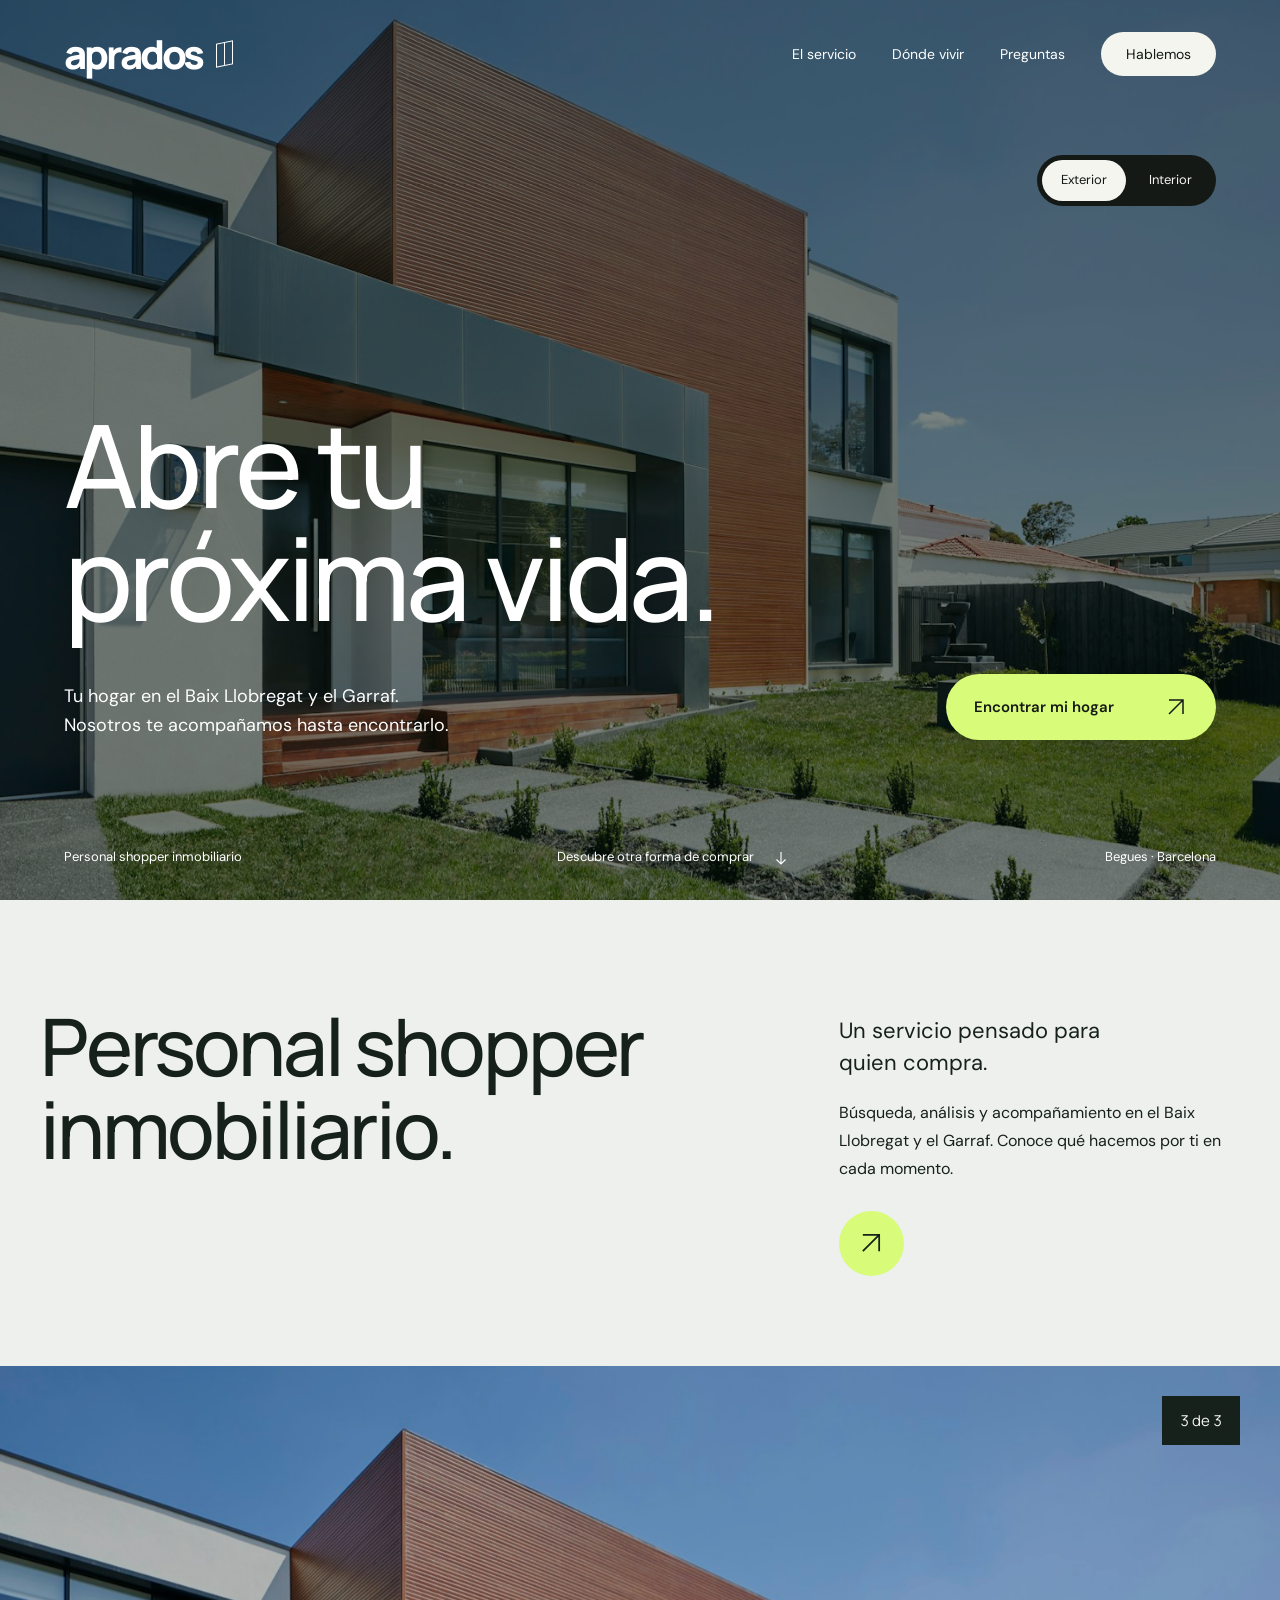
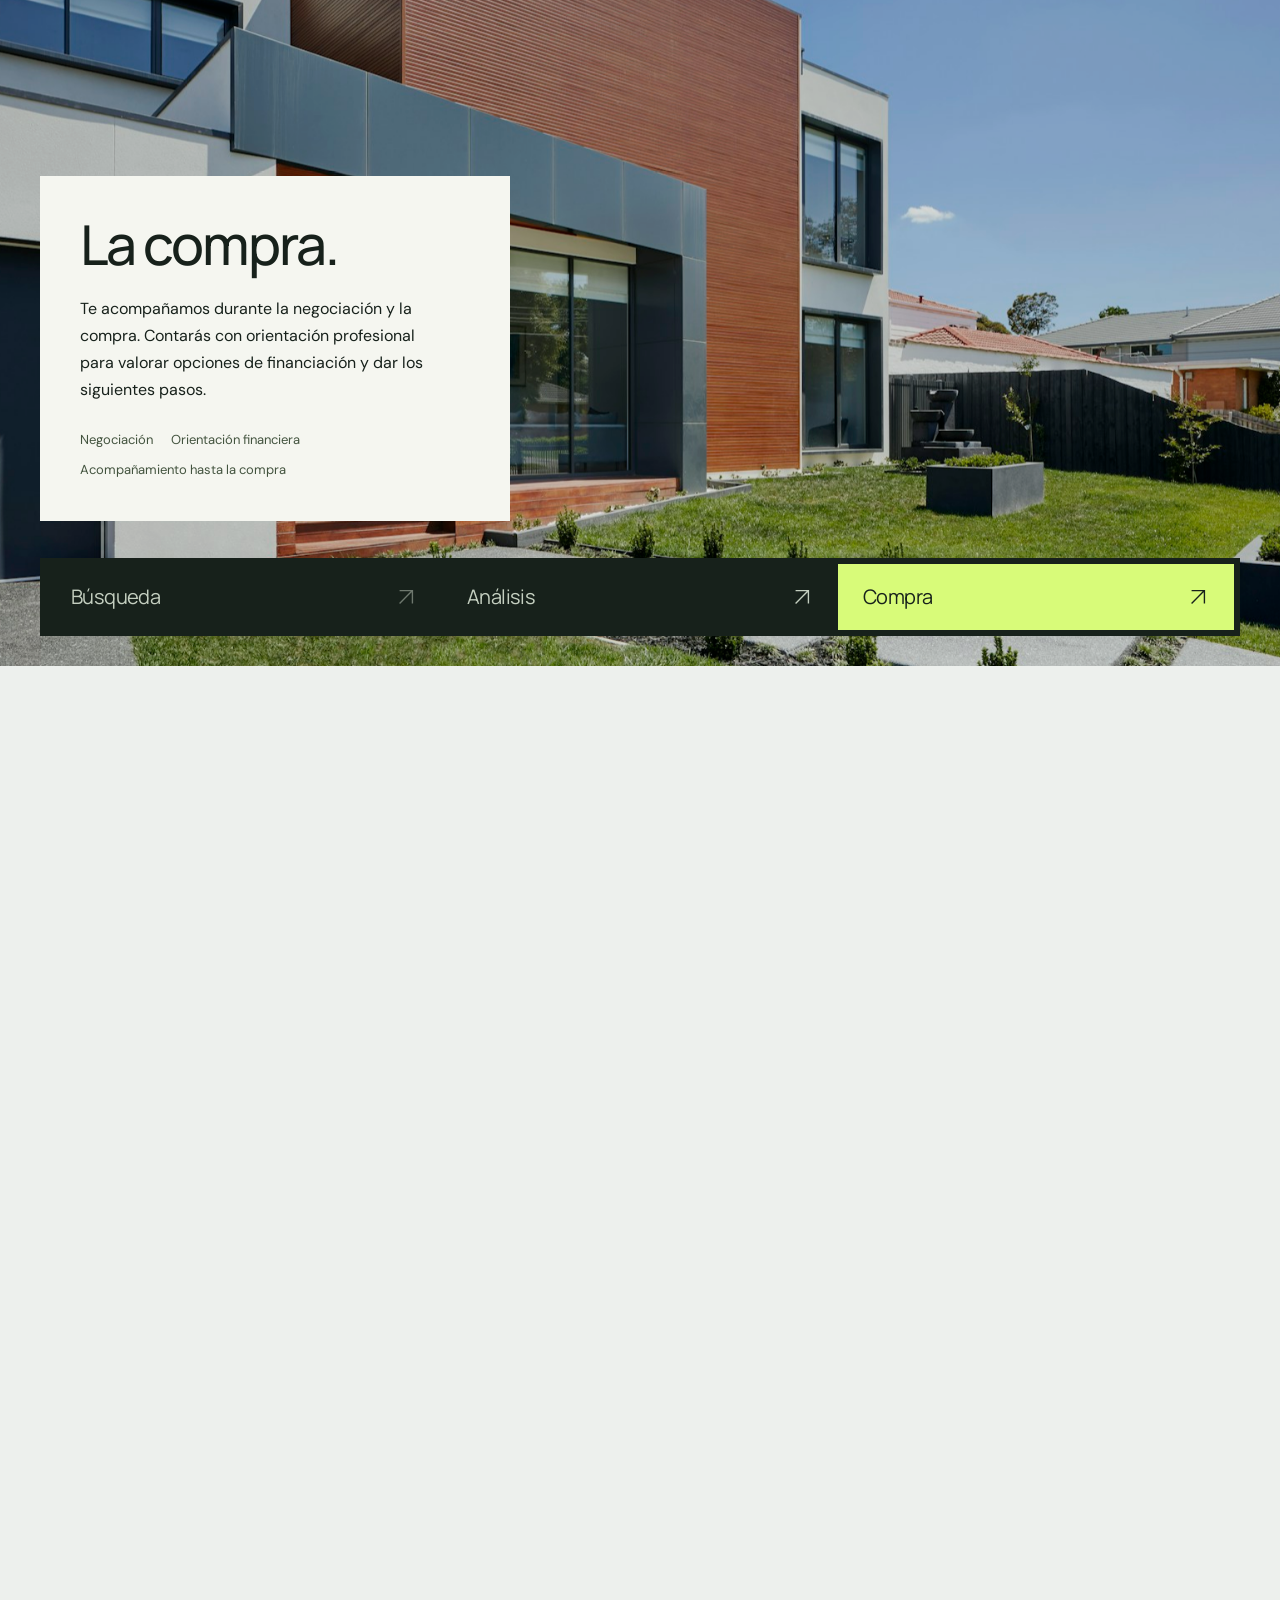
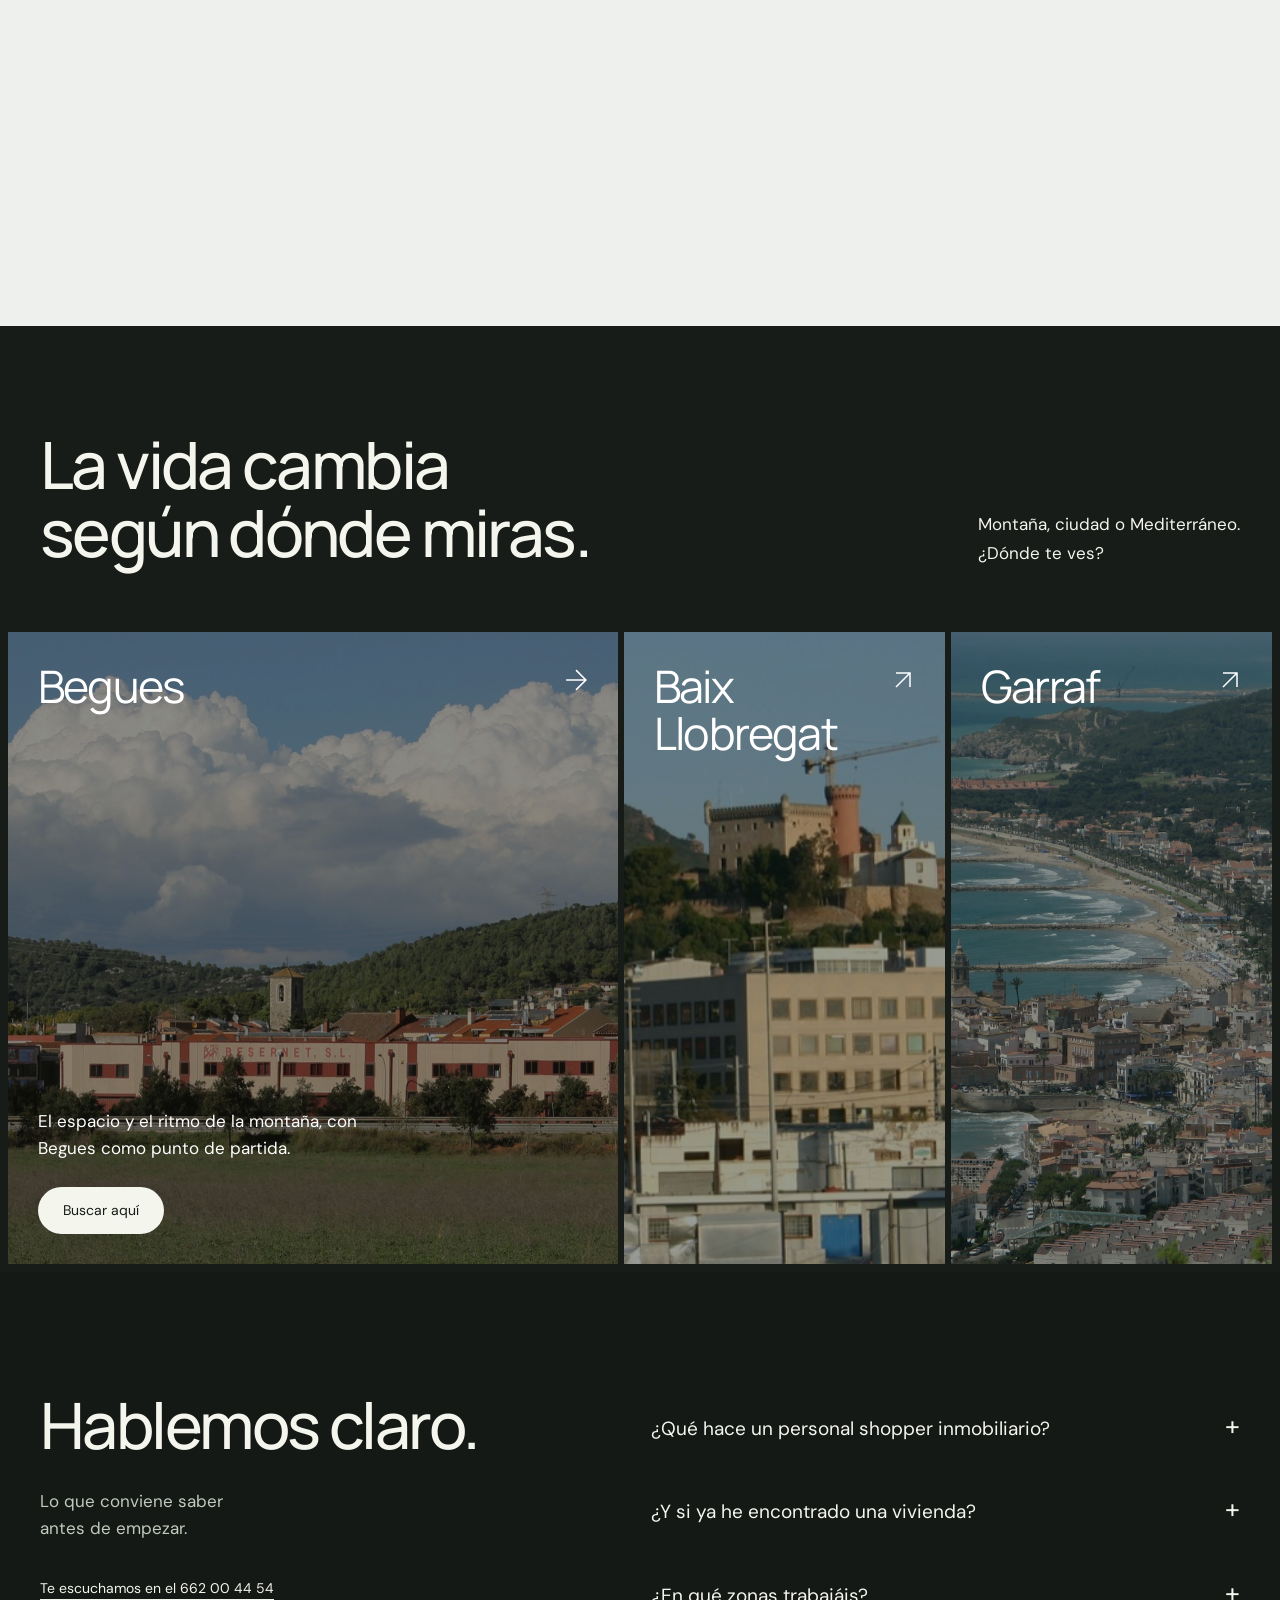
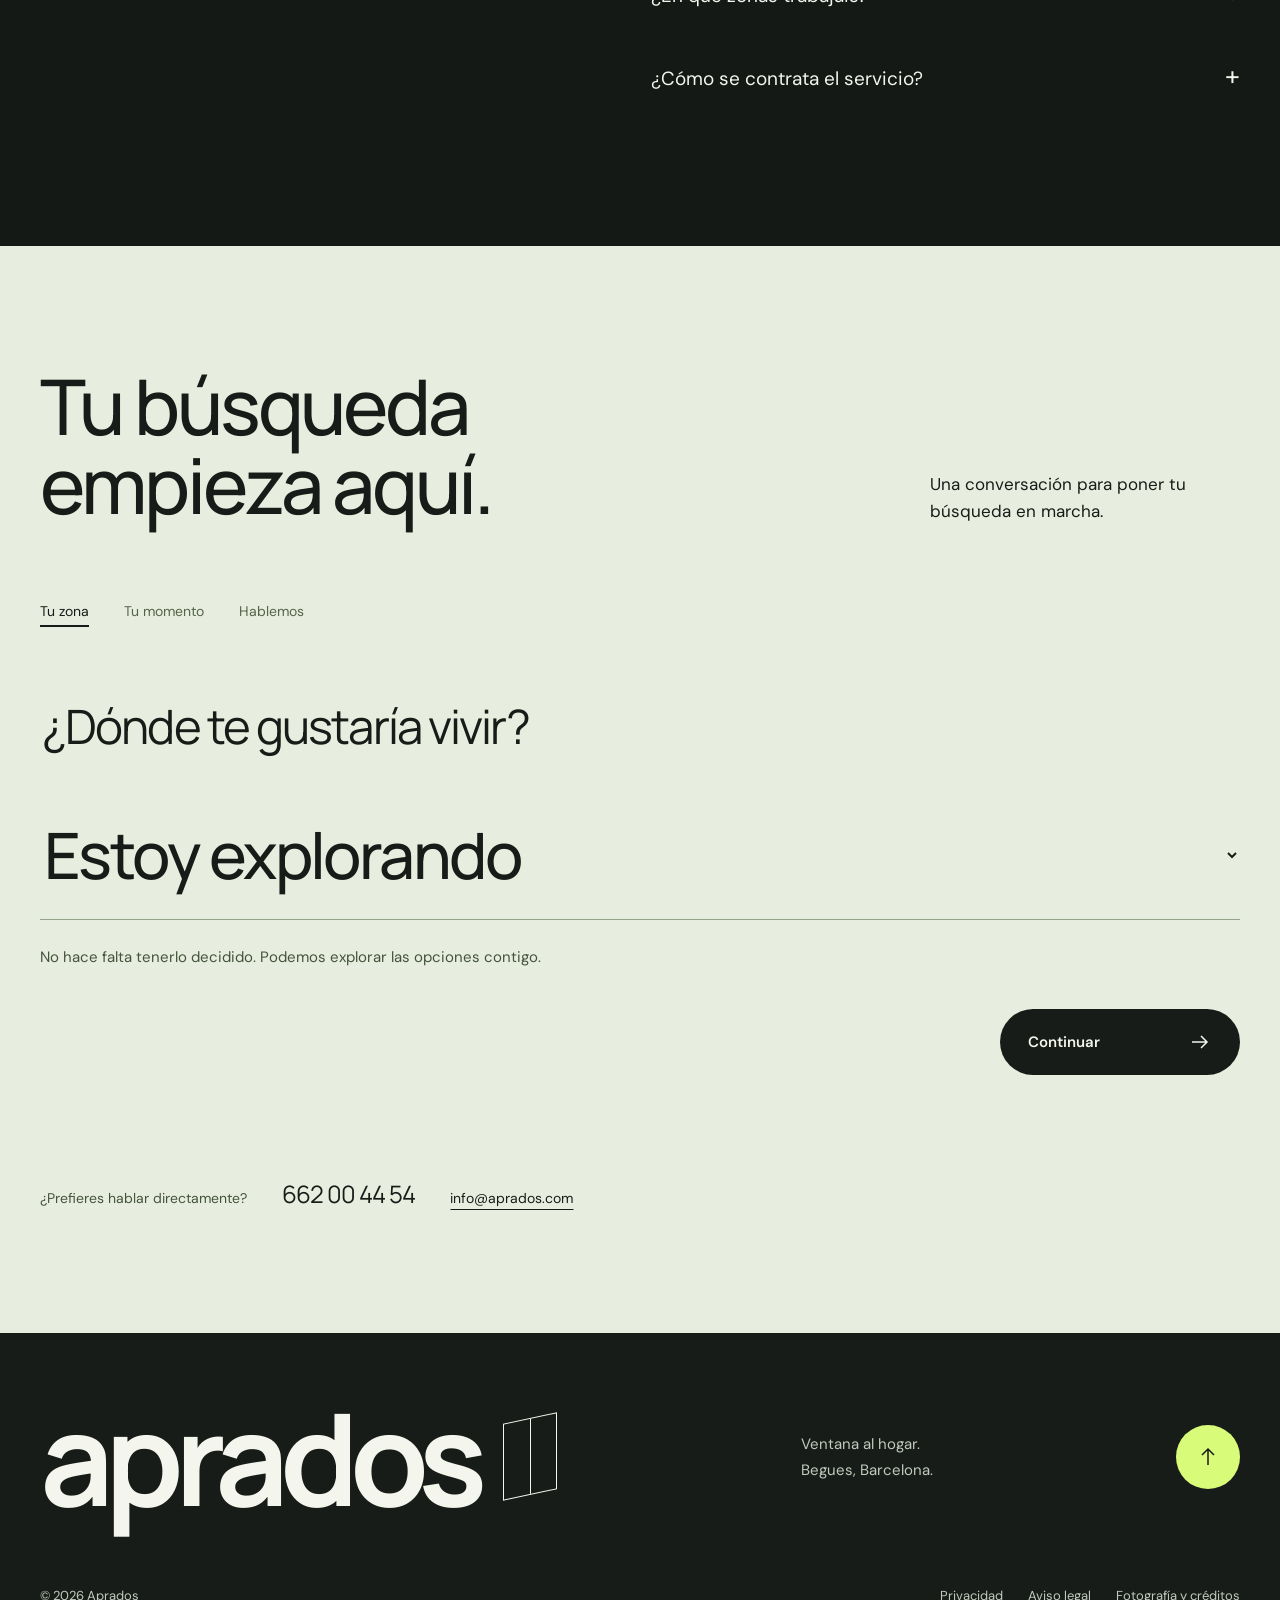
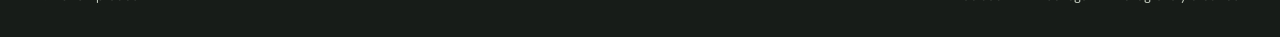
==== index.html @ ec2ecc7c "test" ====
<!doctype html>
<html lang="es">
<head>
 <meta charset="UTF-8"/><link rel="stylesheet" href="assets/style.css?v=6"/><meta name="viewport" content="width=device-width, initial-scale=1"/>
 <title>Aprados · Encuentra tu lugar en Baix Llobregat y Garraf</title>
 <meta name="description" content="Personal shopper inmobiliario en Baix Llobregat y Garraf. Aprados te acompaña desde la búsqueda de tu vivienda hasta la compra. Cuéntanos qué hogar buscas."/>
 <meta name="theme-color" content="#151916"/>
 <link rel="icon" href="favicon.svg" type="image/svg+xml"/>
 <link rel="stylesheet" href="assets/fonts.css"/>
</head>
<body>
 <a class="skip" href="#contenido">Saltar al contenido</a>
 <header class="header wrap">
  <a href="./index.html" class="wordmark" aria-label="Aprados, inicio">aprados<span class="logo-window" aria-hidden="true"></span></a>
  <button class="menu-toggle" aria-expanded="false" aria-controls="navigation">Menú <span aria-hidden="true">+</span></button>
  <nav id="navigation" aria-label="Principal"><a href="#acompanamiento">El servicio</a><a href="#zonas">Dónde vivir</a><a href="#preguntas">Preguntas</a><a class="nav-contact" href="#contacto">Hablemos</a></nav>
 </header>
 <main id="contenido">
  <section class="hero" aria-labelledby="hero-heading">
   <div class="hero-visual"><img src="images/home.jpg" alt="Una vivienda abierta a la luz y al jardín" width="1600" height="1100" fetchpriority="high"/></div>
   <div class="hero-view" role="group" aria-label="Ver ambientes"><button class="active" data-view="exterior" aria-pressed="true">Exterior</button><button data-view="interior" aria-pressed="false">Interior</button></div>
   <div class="hero-content wrap"><h1 id="hero-heading"><span class="line"><span>Abre tu</span></span><span class="line"><span>próxima vida.</span></span></h1><div class="hero-bottom"><p>Tu hogar en el Baix Llobregat y el Garraf.<br/>Nosotros te acompañamos hasta encontrarlo.</p><a class="button hero-button" href="#contacto">Encontrar mi hogar <svg viewBox="0 0 24 24" fill="none" aria-hidden="true"><path d="M5 19 19 5M5 5h14v14"/></svg></a></div></div>
   <div class="hero-foot wrap"><span>Personal shopper inmobiliario</span><a href="#vision">Descubre otra forma de comprar <svg viewBox="0 0 24 24" fill="none" aria-hidden="true"><path d="M12 4v16m-6-6 6 6 6-6"/></svg></a><span>Begues · Barcelona</span></div>
  </section>
  <section id="vision" class="purchase-experience">
   <header id="acompanamiento" class="purchase-heading page-grid"><h2>Personal shopper<br/>inmobiliario.</h2><div><p>Un servicio pensado para quien compra.</p><p>Búsqueda, análisis y acompañamiento en el Baix Llobregat y el Garraf. Conoce qué hacemos por ti en cada momento.</p><a class="purchase-contact" href="#contacto" aria-label="Hablar sobre mi búsqueda"><svg viewBox="0 0 24 24" fill="none" aria-hidden="true"><path d="M5 19 19 5M5 5h14v14"/></svg></a></div></header>
   <div class="purchase-runway"><div class="purchase-stage">
    <div class="purchase-media"><img class="purchase-photo" src="images/interior.jpg" alt="Espacio luminoso que representa la búsqueda de una vivienda" width="1600" height="1100" loading="lazy"/><div class="purchase-film"></div></div>
    <div class="purchase-copy">
     <article class="purchase-panel" id="purchase-search"><h3>La búsqueda.</h3><p>Definimos contigo la zona, las necesidades y el presupuesto. Seleccionamos viviendas según tus criterios y te acompañamos en las visitas.</p><ul><li>Tu forma de vivir</li><li>Selección de opciones</li><li>Visitas acompañadas</li></ul></article>
     <article class="purchase-panel" id="purchase-analysis"><h3>El análisis.</h3><p>Miramos la vivienda en profundidad. Analizamos su situación legal y técnica para que conozcas sus posibilidades y sus riesgos antes de decidir.</p><ul><li>Situación legal</li><li>Estado de la propiedad</li><li>Posibilidades y riesgos</li></ul></article>
     <article class="purchase-panel" id="purchase-buy"><h3>La compra.</h3><p>Te acompañamos durante la negociación y la compra. Contarás con orientación profesional para valorar opciones de financiación y dar los siguientes pasos.</p><ul><li>Negociación</li><li>Orientación financiera</li><li>Acompañamiento hasta la compra</li></ul></article>
    </div>
    <div class="purchase-caption"><span>Un proceso completo.<br/>Una decisión tuya.</span><span class="purchase-counter" aria-live="off">1 de 3</span></div>
    <nav class="purchase-nav" aria-label="Etapas del servicio"><button type="button" data-purchase="0" aria-controls="purchase-search" aria-pressed="true"><span>Búsqueda</span><svg viewBox="0 0 24 24" fill="none" aria-hidden="true"><path d="M5 19 19 5M5 5h14v14"/></svg></button><button type="button" data-purchase="1" aria-controls="purchase-analysis" aria-pressed="false"><span>Análisis</span><svg viewBox="0 0 24 24" fill="none" aria-hidden="true"><path d="M5 19 19 5M5 5h14v14"/></svg></button><button type="button" data-purchase="2" aria-controls="purchase-buy" aria-pressed="false"><span>Compra</span><svg viewBox="0 0 24 24" fill="none" aria-hidden="true"><path d="M5 19 19 5M5 5h14v14"/></svg></button></nav>
   </div></div>
  </section>
  <section id="zonas" class="territory">
   <div class="territory-title page-grid"><h2>La vida cambia<br/>según dónde miras.</h2><p>Montaña, ciudad o Mediterráneo.<br/>¿Dónde te ves?</p></div>
   <div class="territory-panels" role="group" aria-label="Explora las zonas de búsqueda">
    <article class="territory-panel selected" data-territory="Begues"><img src="images/begues-panorama.jpg" alt="Panorámica real de Begues entre las montañas" width="1600" height="1000" loading="lazy"/><div class="territory-shade"></div><button class="territory-trigger" aria-expanded="true" aria-controls="territory-begues"><span>Begues</span><svg viewBox="0 0 24 24" fill="none" aria-hidden="true"><path d="M5 19 19 5M5 5h14v14"/></svg></button><div class="territory-info" id="territory-begues"><p>El espacio y el ritmo de la montaña, con Begues como punto de partida.</p><a href="#contacto" data-zone-choice="Begues">Buscar aquí</a></div></article>
    <article class="territory-panel" data-territory="Baix Llobregat"><img src="images/baix.jpg" alt="Castillo de Castelldefels en el Baix Llobregat" width="1200" height="1200" loading="lazy"/><div class="territory-shade"></div><button class="territory-trigger" aria-expanded="false" aria-controls="territory-baix"><span>Baix Llobregat</span><svg viewBox="0 0 24 24" fill="none" aria-hidden="true"><path d="M5 19 19 5M5 5h14v14"/></svg></button><div class="territory-info" id="territory-baix" hidden><p>Conecta tu casa con el trabajo, los servicios y lo que forma parte de tu día.</p><a href="#contacto" data-zone-choice="Baix Llobregat">Buscar aquí</a></div></article>
    <article class="territory-panel" data-territory="Garraf"><img src="images/garraf.jpg" alt="Vista de Sitges y su costa mediterránea" width="1400" height="1100" loading="lazy"/><div class="territory-shade"></div><button class="territory-trigger" aria-expanded="false" aria-controls="territory-garraf"><span>Garraf</span><svg viewBox="0 0 24 24" fill="none" aria-hidden="true"><path d="M5 19 19 5M5 5h14v14"/></svg></button><div class="territory-info" id="territory-garraf" hidden><p>El Mediterráneo cerca. Exploremos la ubicación que encaja con tu próxima etapa.</p><a href="#contacto" data-zone-choice="Garraf">Buscar aquí</a></div></article>
   </div>
  </section>
  <section id="preguntas" class="answers page-section page-grid"><div class="answers-title"><h2>Hablemos claro.</h2><p>Lo que conviene saber<br/>antes de empezar.</p><a class="editorial-link" href="tel:+34662004454">Te escuchamos en el 662 00 44 54</a></div><div class="answers-list">
   <details><summary>¿Qué hace un personal shopper inmobiliario?<span aria-hidden="true">+</span></summary><p>Te acompaña como comprador: define contigo la búsqueda, selecciona opciones y analiza la vivienda antes de que decidas. Aprados te orienta durante el proceso de compra.</p></details>
   <details><summary>¿Y si ya he encontrado una vivienda?<span aria-hidden="true">+</span></summary><p>Podemos hablar de la vivienda que has encontrado y del acompañamiento que necesitas para valorar sus posibilidades y riesgos antes de comprar.</p></details>
   <details><summary>¿En qué zonas trabajáis?<span aria-hidden="true">+</span></summary><p>Trabajamos en el Baix Llobregat y el Garraf, con base en Begues. Cuéntanos dónde quieres vivir para valorar tu búsqueda.</p></details>
   <details><summary>¿Cómo se contrata el servicio?<span aria-hidden="true">+</span></summary><p>Empezamos por conocer tu situación y el alcance del acompañamiento. Los honorarios y las condiciones se concretan contigo antes de contratar.</p></details>
  </div></section>
  <section id="contacto" class="start-search page-section"><div class="page-grid"><div class="search-title"><h2>Tu búsqueda<br/>empieza aquí.</h2><p>Una conversación para poner tu búsqueda en marcha.</p></div>
   <form id="buyer-form" class="search-form"><nav class="form-stages" aria-label="Pasos de tu consulta"><button type="button" data-go-step="0" aria-current="step">Tu zona</button><button type="button" data-go-step="1">Tu momento</button><button type="button" data-go-step="2">Hablemos</button></nav>
    <fieldset class="search-step" data-step="0"><legend>¿Dónde te gustaría vivir?</legend><label class="sr-only" for="buyer-zone">Zona de búsqueda</label><select id="buyer-zone" name="zona"><option value="Estoy explorando">Estoy explorando</option><option>Begues</option><option>Baix Llobregat</option><option>Garraf</option></select><p class="step-help">No hace falta tenerlo decidido. Podemos explorar las opciones contigo.</p></fieldset>
    <fieldset class="search-step" data-step="1"><legend>Vamos a concretar.</legend><div class="search-fields"><label>Presupuesto aproximado<select name="presupuesto"><option>Por definir</option><option>Hasta 250.000 €</option><option>250.000–400.000 €</option><option>400.000–600.000 €</option><option>Más de 600.000 €</option></select></label><label>¿Cuándo te gustaría comprar?<select name="plazo"><option>Estoy empezando a buscar</option><option>En los próximos 3 meses</option><option>En los próximos 6 meses</option><option>Sin una fecha concreta</option></select></label></div></fieldset>
    <fieldset class="search-step" data-step="2"><legend>Cuéntanos un poco de ti.</legend><div class="search-fields"><label>Tu nombre<input name="nombre" autocomplete="given-name" placeholder="¿Cómo te llamas?" required maxlength="80"/></label><label>Lo que buscas<textarea name="mensaje" rows="2" maxlength="1500" placeholder="Una terraza, una habitación más, empezar de nuevo…"></textarea></label></div><p class="step-help">Prepararemos tu consulta en WhatsApp. La revisarás antes de enviarla.</p></fieldset>
    <div class="search-controls"><button type="button" id="form-back" class="back-button" hidden>Volver</button><button type="button" id="form-next" class="button">Continuar <svg viewBox="0 0 24 24" fill="none" aria-hidden="true"><path d="M4 12h15m-6-6 6 6-6 6"/></svg></button><button type="submit" id="form-send" class="button">Preparar mi consulta <svg viewBox="0 0 24 24" fill="none" aria-hidden="true"><path d="M4 12h15m-6-6 6 6-6 6"/></svg></button></div><p class="search-status" role="status" aria-live="polite"></p>
   </form><div class="direct-contact"><span>¿Prefieres hablar directamente?</span><a href="tel:+34662004454">662 00 44 54</a><a href="mailto:info@aprados.com">info@aprados.com</a></div>
  </div></section>
 </main>
 <footer class="closing"><div class="page-grid closing-top"><a class="closing-brand" href="#contenido">aprados<span class="logo-window" aria-hidden="true"></span></a><p>Ventana al hogar.<br/>Begues, Barcelona.</p><a class="closing-up" href="#contenido" aria-label="Volver al inicio"><svg viewBox="0 0 24 24" fill="none" aria-hidden="true"><path d="M12 20V4m-6 6 6-6 6 6"/></svg></a></div><div class="page-grid closing-bottom"><span>© 2026 Aprados</span><nav aria-label="Información legal"><a href="https://aprados.com/politica-privacidad/" target="_blank" rel="noopener">Privacidad</a><a href="https://aprados.com/aviso-legal" target="_blank" rel="noopener">Aviso legal</a><a href="creditos.html">Fotografía y créditos</a></nav></div></footer>
 <script src="assets/main.js?v=6" defer></script>
</body>
</html>
---- assets/style.css ----
:root{--bg:#151916;--surface:#202720;--ink:#f3f5ee;--muted:#bfc8bb;--accent:#d8fb79;--paper:#f0f2ea;--font-display:'Manrope',sans-serif;--font-body:'DM Sans',sans-serif;--margin:5vw;--ease:cubic-bezier(.16,1,.3,1)}*{box-sizing:border-box}html{scroll-behavior:smooth;scroll-padding-top:30px}body{margin:0;background:var(--bg);color:var(--ink);font:16px/1.6 var(--font-body)}::selection{background:var(--accent);color:var(--bg)}a{color:inherit;text-decoration:none;text-underline-offset:6px}button,input,select,textarea{font:inherit}button{cursor:pointer}button,a,input,select,textarea{-webkit-tap-highlight-color:transparent}a:focus-visible,button:focus-visible,input:focus-visible,select:focus-visible,textarea:focus-visible,summary:focus-visible{outline:2px solid currentColor;outline-offset:6px}img{display:block;width:100%;height:100%;object-fit:cover}figure,h1,h2,h3,p{margin:0}h1,h2,h3{font-family:var(--font-display);font-weight:500;letter-spacing:-.04em;line-height:1.04}h1,h2{text-wrap:balance}h2{font-size:clamp(38px,5.1vw,76px)}p{text-wrap:pretty}svg{width:24px;height:24px;stroke:currentColor;stroke-width:1.5}.wrap{width:calc(100% - var(--margin)*2);max-width:1700px;margin-inline:auto}.section{padding-block:140px}.header{position:absolute;z-index:10;inset:0 0 auto;display:flex;align-items:center;justify-content:space-between;padding-block:32px;color:#fff}.wordmark{font-family:var(--font-display);font-weight:800;font-size:40px;letter-spacing:-.07em;line-height:1;display:flex;align-items:center;gap:14px}.logo-window{display:inline-block;width:.42em;height:.6em;border:1.5px solid currentColor;transform:skewY(-12deg);position:relative}.logo-window:before{content:'';position:absolute;left:50%;height:100%;border-left:1px solid currentColor}.header nav{display:flex;align-items:center;gap:36px;font-size:14px}.header nav a:not(.nav-contact){position:relative}.header nav a:not(.nav-contact):after{content:'';position:absolute;bottom:-5px;left:0;right:0;height:1px;background:currentColor;transform:scaleX(0);transform-origin:left;transition:transform .3s var(--ease)}.header nav a:hover:after{transform:scaleX(1)}.nav-contact{background:var(--ink);color:var(--bg);padding:11px 25px;border-radius:50px;transition:background .25s}.nav-contact:hover{background:var(--accent)}.menu-toggle{display:none}.hero{height:max(820px,100svh);min-height:720px;position:relative;isolation:isolate;overflow:hidden;display:flex;align-items:end}.hero-visual{position:absolute;inset:0;z-index:-2;background:#26382d;overflow:hidden}.hero-visual:after{content:'';position:absolute;inset:0;background:rgba(7,21,14,.5)}.hero-visual img{object-position:50% 65%;transform:scale(1.08);animation:hero-land 1.8s var(--ease) both}.hero-content{padding-bottom:160px}.hero h1{font-size:clamp(75px,9vw,138px);font-weight:500;letter-spacing:-.055em;line-height:.98;max-width:1250px;color:#fff}.line{display:block;overflow:hidden;padding-bottom:.12em;margin-bottom:-.12em}.line>span{display:block;animation:line-arrive 1.2s var(--ease) both}.line:nth-child(2)>span{animation-delay:.12s}.hero-bottom{display:flex;align-items:end;justify-content:space-between;gap:35px;margin-top:40px}.hero-bottom>p{max-width:480px;color:#fff;font-size:18px;line-height:1.6}.button{display:inline-flex;align-items:center;justify-content:space-between;gap:40px;padding:21px 28px;border:0;border-radius:50px;background:var(--accent);color:var(--bg);font-size:15px;font-weight:600;transition:background .25s,transform .3s var(--ease)}.button svg{transition:transform .3s var(--ease)}.button:hover{background:#e9ffad;transform:translateY(-3px)}.button:hover svg{transform:translate(3px,-3px)}.button:active{transform:scale(.97)}.hero-button{min-width:270px}.hero-foot{position:absolute;inset:auto 0 32px;display:flex;align-items:center;justify-content:space-between;font-size:13px;color:#fff}.hero-foot a{display:flex;align-items:center;gap:18px}.hero-foot svg{width:18px;height:18px}.vision{overflow:hidden;background:var(--paper);color:var(--bg);padding-bottom:110px}.vision-top{display:flex;align-items:end;justify-content:space-between;gap:60px}.vision-top h2{font-size:clamp(38px,5vw,72px);max-width:850px}.vision-top p{max-width:320px;font-size:17px}.vision-collage{height:670px;position:relative;margin-top:80px;display:grid;grid-template-columns:repeat(12,1fr);gap:24px}.collage-one{grid-column:1/4;width:100%;height:330px;align-self:end;z-index:1;overflow:hidden}.collage-two{grid-column:6/13;align-self:start;height:460px;z-index:1}.collage-two img{height:100%;object-position:center}.vision-word{position:absolute;left:14%;bottom:45px;font-size:clamp(140px,27vw,430px);font-family:var(--font-display);letter-spacing:-.08em;font-weight:600;line-height:1;color:#b2bda9;z-index:0}.round-link{position:absolute;right:0;bottom:20px;display:grid;place-items:center;width:96px;height:96px;border:1px solid var(--bg);border-radius:50%;transition:background .3s,transform .3s}.round-link svg{width:36px;height:36px}.round-link:hover{background:var(--accent);transform:rotate(45deg)}figcaption{font-size:13px;margin-top:14px}.service{display:grid;grid-template-columns:1fr 1fr;gap:8%;align-items:start;position:relative}.service-heading{position:sticky;top:75px;padding-bottom:40px}.service-heading h2{font-size:clamp(38px,4.7vw,68px)}.service-heading>p{max-width:340px;margin-top:34px;color:var(--muted);font-size:17px}.steps{padding-top:0}.steps article{position:sticky;top:45px;min-height:390px;padding:40px;background:var(--surface);margin-bottom:28px;border-radius:4px;overflow:hidden}.step-label{display:block;font-size:13px;margin-bottom:55px}.steps article h3{font-size:clamp(32px,3.4vw,49px);max-width:500px}.steps p{max-width:380px;margin-top:28px;font-size:16px;color:inherit}.steps article:nth-child(2){background:#bdceb8;color:var(--bg);top:65px}.steps article:nth-child(3){background:#e6ebde;color:var(--bg);top:85px}.steps article:nth-child(4){background:var(--accent);color:var(--bg);top:105px;margin-bottom:0}.panorama{grid-column:1/-1;position:relative;overflow:hidden;margin-top:110px}.panorama img{aspect-ratio:2.2;object-position:center 65%;transform:scale(1.08)}.panorama figcaption{margin-top:20px;color:var(--muted)}.places{background:#dce4d5;color:var(--bg);overflow:hidden}.places-heading{display:flex;align-items:end;justify-content:space-between;gap:50px}.places-heading p{max-width:340px;font-size:17px}.place-layout{display:grid;grid-template-columns:5fr 7fr;gap:0 7%;margin-top:85px;align-items:start}.place-list{grid-column:1;z-index:1;position:relative}.place{display:flex;flex-direction:column;align-items:start;width:100%;text-align:left;background:none;border:0;color:#5c6858;padding:20px 0 24px;font-family:var(--font-display);font-size:clamp(36px,4.4vw,64px);letter-spacing:-.045em;line-height:1.2;transition:color .3s,transform .5s var(--ease)}.place span{display:block;margin-top:10px;font:14px var(--font-body);letter-spacing:0}.place.active,.place:hover{color:var(--bg);transform:translateX(16px)}.place.active:before{content:'';position:absolute;left:-24px;margin-top:.5em;width:8px;height:8px;border-radius:50%;background:var(--bg)}.place-photo{grid-column:2;grid-row:1/3;position:relative}.place-photo img{aspect-ratio:.98;object-position:center;transition:filter .4s;clip-path:inset(0)}.place-photo figcaption{font-size:13px}.place-detail{grid-column:1;margin-top:48px;max-width:390px}.place-detail p{font-size:16px;margin-bottom:28px}.text-link{text-decoration:underline;font-size:14px}.text-link:hover{text-decoration-thickness:2px}.questions{display:grid;grid-template-columns:4fr 6fr;gap:12%;align-items:start}.questions>figure{position:sticky;top:60px;overflow:hidden}.questions>figure img{aspect-ratio:.74;transition:transform 1s var(--ease)}.questions>figure:hover img{transform:scale(1.04)}.questions h2{font-size:clamp(38px,4.3vw,62px)}.faq-intro{margin-top:25px;color:var(--muted)}.faq-list{margin-block:45px 30px}details{padding-block:22px}summary{list-style:none;cursor:pointer;font-size:19px;display:flex;justify-content:space-between;gap:30px;align-items:baseline}summary::-webkit-details-marker{display:none}summary span{font-size:28px;line-height:1;transition:transform .3s}details[open] summary span{transform:rotate(45deg)}details p{max-width:53ch;font-size:16px;color:var(--muted);margin-top:20px}details[open] p{animation:answer-in .4s var(--ease)}.contact{background:var(--accent);color:var(--bg);position:relative;overflow:hidden}.contact-grid{display:grid;grid-template-columns:5fr 6fr;gap:10%}.contact h2{font-size:clamp(42px,4.7vw,68px)}.contact-grid>div>p{margin-top:30px;max-width:360px;font-size:17px}.contact-phone{display:block;font-family:var(--font-display);font-size:38px;letter-spacing:-.04em;margin-top:45px}.contact-grid>div>.text-link{display:inline-block;margin-top:8px}.form-row{display:grid;grid-template-columns:1fr 1fr;gap:26px}label{font-size:13px;display:block}input,select,textarea{display:block;width:100%;border:0;border-bottom:1px solid #6b7e47;background:transparent;color:var(--bg);border-radius:0;padding:15px 0;margin-bottom:32px;font-size:16px;caret-color:var(--bg)}input::placeholder,textarea::placeholder{color:#42542a;opacity:1}select{cursor:pointer}select option{background:var(--accent)}textarea{resize:vertical;min-height:110px}form .button{width:100%;background:var(--bg);color:var(--ink);margin-top:10px}form .button:hover{background:#34452b}.form-note{font-size:13px;margin-top:17px;max-width:400px}#form-status:empty{display:none}.footer{padding-top:70px;padding-bottom:30px}.footer-top{display:flex;justify-content:space-between;gap:35px;font-size:14px;color:var(--muted)}.footer-top nav{display:grid;grid-template-columns:1fr 1fr;gap:10px 40px}.footer-top a:hover{text-decoration:underline}.footer-word{font-family:var(--font-display);font-size:clamp(90px,20.2vw,320px);font-weight:700;letter-spacing:-.075em;line-height:1.3;display:flex;align-items:center;justify-content:space-between;margin-top:70px}.footer-word .logo-window{font-size:.7em;margin-right:.1em}.footer-bottom{display:flex;justify-content:space-between;font-size:14px;margin-top:12px}.credits{font-size:13px;color:var(--muted);margin-top:35px}.credits a{text-decoration:underline}.skip{position:fixed;top:-80px;left:20px;background:var(--accent);color:var(--bg);padding:12px 20px;z-index:100}.skip:focus{top:12px}.in-view{animation:content-arrive .9s var(--ease) both}.vision-collage.in-view{animation:none}.vision-collage.in-view .collage-one{animation:image-arrive 1.1s var(--ease) both}.vision-collage.in-view .collage-two{animation:image-arrive 1.3s var(--ease) both}.steps article.in-view{animation:card-arrive .8s var(--ease) both}.place-photo.switching img{animation:photo-switch .7s var(--ease) both}
@keyframes line-arrive{from{transform:translateY(105%)}to{transform:translateY(0)}}@keyframes hero-land{from{transform:scale(1.17)}to{transform:scale(1.08)}}@keyframes content-arrive{from{transform:translateY(32px)}to{transform:translateY(0)}}@keyframes image-arrive{from{clip-path:inset(12% 0 0 0);transform:translateY(45px)}to{clip-path:inset(0);transform:translateY(0)}}@keyframes card-arrive{from{transform:translateY(45px) rotate(2deg)}to{transform:translateY(0) rotate(0)}}@keyframes photo-switch{from{clip-path:inset(0 0 100% 0);filter:brightness(.8)}to{clip-path:inset(0);filter:brightness(1)}}@keyframes answer-in{from{transform:translateY(-8px);opacity:.5}to{transform:translateY(0);opacity:1}}
@media(min-width:1600px){.hero-content{padding-bottom:180px}.vision-collage{height:780px}.collage-one{height:400px}.collage-two{height:540px}}@media(max-width:1050px){.header nav{gap:22px}.hero{height:950px}.hero h1{font-size:clamp(80px,10vw,118px)}.hero-content{padding-bottom:175px}.vision-top{align-items:start;gap:40px}.vision-top p{max-width:280px}.vision-collage{height:540px}.collage-one{height:280px}.collage-two{height:370px}.vision-word{bottom:60px}.service{gap:5%}.steps article{padding:30px;min-height:390px}.step-label{margin-bottom:40px}.questions{gap:7%}.section{padding-block:105px}.contact-grid{gap:6%}}
@media(max-width:650px){:root{--margin:6vw}.header{padding-block:24px}.wordmark{font-size:32px}.menu-toggle{display:flex;align-items:center;gap:15px;border:0;background:none;color:#fff;font-size:14px;padding:8px 0}.menu-toggle span{font-size:24px}.header nav{display:none;position:absolute;top:80px;left:0;right:0;padding:28px;background:var(--bg);flex-direction:column;align-items:start;gap:24px}.header nav.open{display:flex;animation:content-arrive .35s var(--ease)}.hero{height:100svh;min-height:760px;max-height:1000px}.hero-visual img{object-position:57% center}.hero-visual:after{background:rgba(7,21,14,.57)}.hero-content{padding-bottom:155px}.hero h1{font-size:clamp(48px,11.9vw,77px);letter-spacing:-.05em;line-height:1.04}.hero-bottom{display:block;margin-top:28px}.hero-bottom>p{font-size:16px;max-width:33ch}.hero-button{margin-top:30px;min-width:245px}.button{font-size:14px;padding:18px 24px;min-height:58px}.hero-foot{bottom:30px;align-items:end}.hero-foot>span{max-width:130px;font-size:12px}.hero-foot>span:last-child{display:none}.hero-foot a{font-size:12px;max-width:160px;gap:12px}.hero-foot svg{flex-shrink:0}.section{padding-block:80px}.vision-top{display:block}.vision-top h2{font-size:clamp(33px,8.5vw,52px);line-height:1.09;letter-spacing:-.045em}.vision-top p{max-width:34ch;margin-top:28px;font-size:16px}.vision-collage{height:470px;margin-top:45px;gap:12px}.collage-one{grid-column:1/5;height:220px;align-self:end;margin-bottom:40px}.collage-two{grid-column:5/13;height:270px}.collage-two figcaption{font-size:12px;max-width:20ch}.vision-word{font-size:34vw;left:22%;bottom:85px;line-height:1}.round-link{width:62px;height:62px;bottom:0}.round-link svg{width:26px;height:26px}.service{display:block}.service-heading{position:static;padding-bottom:0}.service-heading h2{font-size:clamp(36px,9vw,55px);line-height:1.08}.desktop-break{display:none}.service-heading>p{font-size:16px;max-width:none;margin-top:28px}.steps{margin-top:45px}.steps article{min-height:350px;padding:28px;margin-bottom:18px;top:20px}.steps article:nth-child(2){top:35px}.steps article:nth-child(3){top:50px}.steps article:nth-child(4){top:65px}.step-label{margin-bottom:42px}.steps article h3{font-size:36px;line-height:1.08}.steps p{font-size:16px;margin-top:24px}.panorama{margin-top:65px}.panorama img{aspect-ratio:1.2;object-position:50%}.panorama figcaption{font-size:13px}.places-heading{display:block}.places-heading h2{font-size:clamp(36px,8.7vw,54px)}.places-heading p{font-size:16px;margin-top:28px}.place-layout{display:flex;flex-direction:column;margin-top:35px;gap:0}.place-list{display:flex;gap:8px;flex-wrap:wrap;width:100%;margin-bottom:25px}.place{display:block;width:auto;padding:10px 15px;font-family:var(--font-body);font-size:13px;letter-spacing:0;color:var(--bg);border:1px solid #65755d;border-radius:30px}.place span{display:none}.place.active,.place:hover{transform:none}.place.active{background:var(--bg);color:var(--ink)}.place.active:before{display:none}.place-photo{width:100%}.place-photo img{aspect-ratio:1}.place-detail{margin-top:28px;max-width:none}.questions{display:flex;flex-direction:column;gap:45px}.questions>figure{position:static;width:73%;align-self:end}.questions>figure img{aspect-ratio:1}.questions h2{font-size:39px}.faq-intro{margin-top:22px;font-size:16px}.faq-list{margin-block:25px}summary{font-size:17px;gap:20px}details{padding-block:18px}details p{font-size:16px}.contact-grid{display:block}.contact h2{font-size:clamp(38px,9.5vw,58px)}.contact-grid>div>p{font-size:16px;margin-top:28px}.contact-phone{margin-top:30px;font-size:36px}.contact form{margin-top:50px}.form-row{grid-template-columns:1fr;gap:0}.footer{padding-top:45px}.footer-top{flex-wrap:wrap;font-size:13px;gap:25px}.footer-top nav{gap:12px 24px}.footer-top>a{display:none}.footer-word{font-size:20vw;margin-top:45px}.footer-bottom{font-size:13px;margin-top:15px}.credits{font-size:12px;line-height:1.7}.place-photo figcaption{font-size:13px}}
@media(prefers-reduced-motion:reduce){html{scroll-behavior:auto}*,*:before,*:after{animation:none!important;transition:none!important}.hero-visual img,.panorama img{transform:none!important}.vision-word{transform:none!important}}
.hero-view{position:absolute;right:5vw;top:155px;display:flex;gap:4px;background:var(--bg);padding:5px;border-radius:40px;z-index:2}.hero-view button{border:0;border-radius:30px;padding:10px 19px;color:var(--ink);background:transparent;font-size:13px;transition:background .25s,color .25s}.hero-view button.active{background:var(--ink);color:var(--bg)}.hero-visual.switching img{animation:room-change .85s var(--ease) both}@keyframes room-change{from{clip-path:inset(0 0 100% 0);transform:scale(1.13)}to{clip-path:inset(0);transform:scale(1.08)}}@media(max-width:650px){.hero-view{top:115px;right:6vw}.hero-view button{padding:9px 16px}.step-label{font-size:13px}.collage-two figcaption,.hero-foot>span,.hero-foot a,.credits{font-size:13px}}
/* The story holds the introduction, while each complete chapter remains readable. */
.service{display:block}.service-story{display:grid;grid-template-columns:1fr 1fr;gap:8%;align-items:start}.steps article,.steps article:nth-child(2),.steps article:nth-child(3),.steps article:nth-child(4){position:relative;top:auto;min-height:310px;display:flex;flex-direction:column;justify-content:center}.steps article h3{font-size:clamp(32px,3.2vw,46px)}.vision-collage{height:760px}.collage-one{margin-bottom:190px}.vision-word{font-size:clamp(120px,15vw,245px);left:31%;bottom:0;line-height:1;letter-spacing:-.04em}.round-link{bottom:15px}h1,h2,h3{letter-spacing:-.04em}.hero h1{letter-spacing:-.04em}.service-heading h2{font-size:clamp(38px,4.5vw,64px)}
@media(max-width:1050px){.service-story{gap:5%}.vision-collage{height:640px}.collage-one{margin-bottom:170px}.vision-word{font-size:19vw;left:27%}.steps article{min-height:300px}}
@media(max-width:650px){.service-story{display:block}.steps article,.steps article:nth-child(2),.steps article:nth-child(3),.steps article:nth-child(4){min-height:300px}.vision-collage{height:490px}.collage-one{margin-bottom:145px;height:190px}.vision-word{font-size:25vw;left:25%;bottom:0}.round-link{bottom:0}.hero h1{letter-spacing:-.04em}}

@supports(animation-timeline:view()){ @media(prefers-reduced-motion:no-preference){.panorama img{animation:window-open linear both;animation-timeline:view();animation-range:entry 0% cover 45%}@keyframes window-open{from{clip-path:inset(18% 14% 18% 14% round 160px)}to{clip-path:inset(0% 0% 0% 0% round 0px)}}}}
/* Preference-led search: a working brief, rather than an editorial collage. */
.home-finder{background:#f0f2ea;color:var(--bg);overflow:hidden}.finder-layout{display:grid;grid-template-columns:1fr 1fr;gap:0 8%;align-items:start}.finder-content{padding-block:12px}.finder-content h2{font-size:clamp(40px,4.8vw,70px);line-height:1.05}.finder-intro{margin-top:28px;font-size:17px}.finder-options{margin-top:40px}.finder-option{display:flex;justify-content:space-between;align-items:center;gap:25px;width:100%;padding:17px 0;border:0;background:none;color:#66745f;text-align:left;font-family:var(--font-display);font-size:clamp(27px,3vw,43px);letter-spacing:-.04em;line-height:1.2;transition:color .25s,transform .4s var(--ease)}.finder-option svg{opacity:0;transform:translate(-12px,12px);transition:opacity .25s,transform .4s var(--ease);width:30px;height:30px;flex-shrink:0}.finder-option.active,.finder-option:hover{color:var(--bg)}.finder-option.active svg,.finder-option:hover svg{opacity:1;transform:none}.finder-option.active>span{background:var(--accent);padding:6px 12px;margin-left:-12px}.finder-action{display:inline-flex;align-items:center;gap:30px;font-size:14px;margin-top:43px;padding-bottom:8px;text-decoration:underline}.finder-action svg{width:20px;height:20px;transition:transform .3s}.finder-action:hover svg{transform:translateX(6px)}.finder-picture{grid-column:2;grid-row:1/3}.finder-image{height:650px;overflow:hidden;background:#dce4d5}.finder-image img{object-position:58% center}.finder-picture figcaption{display:flex;justify-content:space-between;gap:24px;align-items:baseline;font-size:13px;margin-top:20px}.finder-count{white-space:nowrap;font-variant-numeric:tabular-nums}.finder-description{grid-column:1;align-self:end;max-width:390px;font-size:16px;margin-top:45px}.finder-picture.changing .finder-image img{animation:finder-wipe .75s var(--ease) both}@keyframes finder-wipe{from{clip-path:inset(0 100% 0 0);transform:scale(1.06)}to{clip-path:inset(0);transform:scale(1)}}
@media(max-width:1050px){.finder-layout{gap:0 6%}.finder-image{height:620px}.finder-content h2{font-size:42px}.finder-option{font-size:31px}.finder-description{font-size:16px}.finder-picture figcaption{font-size:13px}.finder-action{margin-top:30px}}
@media(max-width:650px){.finder-layout{display:flex;flex-direction:column;gap:0}.finder-content{width:100%;padding:0}.finder-content h2{font-size:clamp(37px,9.7vw,56px)}.finder-intro{font-size:16px;margin-top:24px}.finder-options{margin-top:24px}.finder-option{font-size:29px;padding-block:13px}.finder-option svg{width:25px;height:25px}.finder-action{margin-top:26px;margin-bottom:36px}.finder-picture{width:100%}.finder-image{height:auto;aspect-ratio:1.07}.finder-picture figcaption{font-size:13px;margin-top:16px}.finder-description{margin-top:24px;max-width:none;font-size:16px}}
input[type="hidden"]{display:none}
/* Perspective: a full-width architectural opening with native scroll. */
.perspective{background:#dce9ee;color:#172b33;overflow:hidden;padding-block:110px 65px}.perspective-heading{display:flex;justify-content:space-between;align-items:end;gap:60px;margin-bottom:65px}.perspective-heading h2{font-size:clamp(60px,8vw,115px);font-weight:500;letter-spacing:-.04em;line-height:1}.perspective-heading>p{max-width:335px;font-size:17px;line-height:1.65}.perspective-scene{width:100%;height:clamp(420px,53vw,790px);position:relative;overflow:hidden;isolation:isolate}.perspective-image{position:absolute;inset:0 0 125px;overflow:hidden}.perspective-image img{object-position:50% 58%;transform:scale(1.08)}.perspective-shutter{position:absolute;top:0;bottom:125px;width:20%;background:#dce9ee;z-index:2;pointer-events:none}.shutter-left{left:0}.shutter-right{right:0}.perspective-word{position:absolute;left:0;right:0;bottom:0;font-family:var(--font-display);font-size:clamp(80px,14.1vw,240px);font-weight:500;letter-spacing:-.065em;line-height:1;color:#172b33;text-align:center;pointer-events:none}.perspective-bottom{display:flex;justify-content:space-between;gap:40px;align-items:center;margin-top:45px}.perspective-bottom>p{font-size:16px;line-height:1.7;max-width:530px}.perspective-action{display:flex;align-items:center;gap:28px;font-size:14px;line-height:1.5}.perspective-arrow{display:grid;place-items:center;width:75px;height:75px;border:1px solid #657c85;border-radius:50%;transition:background .3s,transform .4s var(--ease)}.perspective-arrow svg{width:28px;height:28px}.perspective-action:hover .perspective-arrow{background:#fff;transform:rotate(45deg)}
@media(max-width:1050px){.perspective-heading{gap:35px;align-items:start}.perspective-heading h2{font-size:70px;max-width:600px}.perspective-heading>p{max-width:280px;font-size:16px}.perspective-scene{height:590px}.perspective-image,.perspective-shutter{bottom:100px}.perspective-word{font-size:14vw}}
@media(max-width:650px){.perspective{padding-block:75px 45px}.perspective-heading{display:block;margin-bottom:35px}.perspective-heading h2{font-size:clamp(42px,11.5vw,68px);white-space:nowrap}.perspective-heading>p{max-width:34ch;font-size:16px;margin-top:25px}.perspective-scene{height:450px}.perspective-image,.perspective-shutter{bottom:70px}.perspective-image img{object-position:60% center}.perspective-shutter{width:12%}.perspective-word{font-size:14vw;bottom:10px;letter-spacing:-.06em}.perspective-bottom{display:block;margin-top:25px}.perspective-bottom>p{font-size:15px;max-width:34ch}.perspective-bottom>p br{display:none}.perspective-action{justify-content:space-between;margin-top:30px;font-size:14px}.perspective-arrow{width:62px;height:62px}.perspective-action br{display:none}}
@media(prefers-reduced-motion:reduce){.perspective-shutter{display:none}.perspective-image img{transform:none!important}}
/* Aprados — complete buyer journey below the preserved opening. */
.page-grid{width:calc(100% - 80px);max-width:1800px;margin-inline:auto}.page-section{padding-block:120px}.buy-side{background:#f2f3f0;color:#171c18;padding:115px 0 70px;overflow:hidden}.buy-intro{display:grid;grid-template-columns:7fr 4fr;gap:8%;align-items:end}.buy-intro h2{font-size:clamp(48px,6.4vw,96px);line-height:1.02;font-weight:500;letter-spacing:-.04em}.intro-copy{max-width:420px}.intro-copy p:first-child{font-size:23px;line-height:1.45;margin-bottom:25px}.intro-copy p{font-size:16px;line-height:1.7}.editorial-link{display:inline-flex;align-items:center;gap:26px;font-size:14px;text-decoration:underline;text-underline-offset:6px;padding-block:10px;margin-top:25px}.editorial-link svg{width:20px;height:20px;transition:transform .3s}.editorial-link:hover svg{transform:translateX(7px)}.image-ribbon{display:grid;grid-template-columns:1.5fr .75fr .7fr;gap:20px;margin-top:75px;padding-inline:40px;align-items:center}.image-ribbon figure{overflow:hidden}.ribbon-wide{height:430px}.ribbon-wide img{object-position:55% center}.ribbon-tall{height:530px}.ribbon-tall img{object-position:50% center}.ribbon-note{display:flex;flex-direction:column;align-items:start;justify-content:space-between;height:310px;background:#d8fb79;color:#171c18;padding:30px;font-family:var(--font-display);font-size:clamp(25px,2.4vw,36px);letter-spacing:-.04em;line-height:1.1}.ribbon-note svg{width:90px;height:90px;stroke-width:1;align-self:end}.approach{background:#f2f3f0;color:#171c18}.approach-header{display:flex;justify-content:space-between;align-items:end;gap:50px}.approach h2{font-size:clamp(40px,5vw,74px)}.approach-header>p{font-size:17px;max-width:330px}.approach-board{display:grid;grid-template-columns:5fr 6fr;gap:10%;align-items:start;margin-top:70px}.approach-visual{position:sticky;top:45px;overflow:hidden}.approach-visual img{height:560px;object-fit:cover;object-position:center}.approach-visual figcaption{margin-top:16px;font-size:14px}.approach-visual.changing img{animation:process-picture .7s var(--ease) both}.process-item{padding:0 0 25px;margin-bottom:20px}.process-item summary{display:flex;align-items:center;justify-content:space-between;gap:24px;font-family:var(--font-display);font-size:clamp(38px,4.7vw,68px);letter-spacing:-.04em;line-height:1.2;color:#727d6b;transition:color .3s}.process-item summary>span{font:inherit;transform:none!important}.process-item summary svg{width:30px;height:30px;flex-shrink:0;transition:transform .4s}.process-item[open] summary{color:#171c18}.process-item[open] summary svg{transform:rotate(45deg)}.process-body{max-width:430px;margin-top:25px;padding-right:20px}.process-body p{color:#171c18;font-size:17px;line-height:1.7;margin:0}.process-body>span{display:block;margin-top:22px;font-size:13px;color:#45543d}.territory{background:#171c18;color:#f4f5ed;padding-top:105px}.territory-title{display:flex;justify-content:space-between;align-items:end;gap:50px;margin-bottom:65px}.territory h2{font-size:clamp(40px,5.1vw,76px)}.territory-title>p{font-size:17px;line-height:1.65;max-width:300px}.territory-panels{display:flex;gap:6px;height:640px;padding:0 8px 8px}.territory-panel{position:relative;flex:1;min-width:0;overflow:hidden;transition:flex .85s var(--ease);background:#333e32;isolation:isolate}.territory-panel.selected{flex:1.9}.territory-panel>img{position:absolute;inset:0;z-index:-2;object-position:center;transition:transform 1.1s var(--ease),filter .5s}.territory-panel:hover>img{transform:scale(1.035)}.territory-shade{position:absolute;inset:0;background:#08140c;opacity:.42;z-index:-1;transition:opacity .5s}.territory-panel.selected .territory-shade{opacity:.48}.territory-trigger{position:absolute;inset:0 0 auto;width:100%;border:0;background:none;color:#fff;display:flex;justify-content:space-between;align-items:start;text-align:left;padding:30px;min-height:140px;gap:20px}.territory-trigger span{font-family:var(--font-display);font-size:clamp(28px,3.5vw,50px);line-height:1.06;letter-spacing:-.04em;max-width:260px}.territory-trigger svg{width:24px;height:24px;flex-shrink:0;margin-top:6px;transition:transform .4s}.territory-panel.selected .territory-trigger svg{transform:rotate(45deg)}.territory-info{position:absolute;inset:auto 30px 30px;max-width:330px;color:#fff;animation:territory-copy .5s var(--ease)}.territory-info p{font-size:17px;line-height:1.6}.territory-info a{display:inline-block;margin-top:25px;background:#f4f5ed;color:#171c18;padding:12px 25px;border-radius:40px;font-size:14px}.territory-info a:hover{background:#d8fb79}.answers{display:grid;grid-template-columns:5fr 6fr;gap:10%;color:#f4f5ed}.answers h2{font-size:clamp(40px,5vw,70px)}.answers-title>p{font-size:17px;margin-top:30px;color:#c1cabd}.answers-title .editorial-link{font-size:14px;max-width:300px}.answers-list details{padding:20px 0;margin-bottom:12px}.answers-list summary{font-size:19px;line-height:1.5}.answers-list summary span{font-family:var(--font-body);font-size:27px;flex-shrink:0}.answers-list details p{font-size:16px;line-height:1.75;color:#c1cabd;max-width:53ch}.start-search{background:#e8eedf;color:#171c18;overflow:hidden}.search-title{display:flex;justify-content:space-between;align-items:end;gap:50px}.search-title h2{font-size:clamp(45px,6vw,86px)}.search-title>p{font-size:17px;max-width:310px}.search-form{margin-top:65px}.form-stages{display:flex;gap:35px;margin-bottom:65px}.form-stages button{border:0;background:transparent;color:#55644b;padding:10px 0;font-size:14px}.form-stages button[aria-current=step]{color:#171c18;text-decoration:underline;text-underline-offset:9px;text-decoration-thickness:2px}.search-step{margin:0;padding:0;border:0;min-width:0}.search-step legend{font-family:var(--font-display);font-size:clamp(30px,3.7vw,52px);letter-spacing:-.04em;line-height:1.2;margin-bottom:35px;float:left;width:100%}.search-step>select{font-family:var(--font-display);font-size:clamp(32px,5vw,72px);letter-spacing:-.04em;font-weight:500;width:100%;padding:20px 70px 20px 0;color:#171c18;border:0;border-bottom:1px solid #94a389;outline-offset:8px;background:transparent;margin-bottom:25px;line-height:1.3}.search-step select option{background:#e8eedf;color:#171c18;font-size:20px}.search-fields{display:grid;grid-template-columns:1fr 1fr;gap:50px;clear:both}.search-fields label{font-size:14px}.search-fields input,.search-fields select,.search-fields textarea{border:0;border-bottom:1px solid #94a389;color:#171c18;font-family:var(--font-display);font-size:clamp(22px,2.6vw,36px);letter-spacing:-.03em;padding-block:20px;line-height:1.5;min-height:85px;margin:0;background:none}.search-fields textarea{resize:vertical;height:120px;min-height:85px}.search-fields input::placeholder,.search-fields textarea::placeholder{color:#53634a;font-size:clamp(19px,2vw,28px);letter-spacing:-.02em}.search-step .step-help{font-size:15px;clear:both;margin-top:25px;max-width:550px;color:#45533d}.search-controls{display:flex;justify-content:end;gap:30px;margin-top:40px;align-items:center}.search-form .button{background:#171c18;color:#f4f5ed;width:auto;min-width:240px;margin:0}.search-form .button:hover{background:#33432b}.back-button{border:0;background:none;color:#171c18;padding:15px 5px;font-size:15px;text-decoration:underline;text-underline-offset:6px}.search-status{font-size:14px;clear:both}.search-status:empty{display:none}.direct-contact{display:flex;align-items:baseline;gap:35px;margin-top:65px;padding-top:35px;color:#45533d;font-size:14px}.direct-contact a{color:#171c18;text-decoration:underline;text-underline-offset:6px}.direct-contact a:first-of-type{font-family:var(--font-display);font-size:24px;letter-spacing:-.04em;text-decoration:none}.closing{background:#171c18;color:#f4f5ed;padding:60px 0 30px}.closing-top{display:flex;align-items:center;justify-content:space-between;gap:40px}.closing-brand{font-family:var(--font-display);font-size:clamp(60px,10vw,150px);letter-spacing:-.07em;font-weight:700;line-height:1;display:flex;align-items:center;gap:25px}.closing-top>p{font-size:15px;line-height:1.75;color:#c1cabd}.closing-up{display:grid;place-items:center;width:64px;height:64px;border-radius:50%;background:#d8fb79;color:#171c18;transition:transform .3s}.closing-up:hover{transform:translateY(-5px)}.closing-bottom{display:flex;justify-content:space-between;font-size:13px;color:#c1cabd;gap:30px;margin-top:65px}.closing-bottom nav{display:flex;gap:25px}.closing-bottom a:hover{text-decoration:underline}.sr-only{position:absolute!important;width:1px;height:1px;padding:0;margin:-1px;overflow:hidden;clip:rect(0,0,0,0);white-space:nowrap;border:0}[hidden]{display:none!important}.journey-in{animation:journey-rise .85s var(--ease) both}.image-ribbon.journey-in{animation:none}.image-ribbon.journey-in .ribbon-wide{animation:journey-photo 1.2s var(--ease) both}.image-ribbon.journey-in .ribbon-tall{animation:journey-photo 1.4s var(--ease) both}.image-ribbon.journey-in .ribbon-note{animation:journey-turn 1s var(--ease) both}.search-step.step-enter{animation:journey-rise .45s var(--ease) both}.process-item[open] .process-body{animation:territory-copy .45s var(--ease)}@keyframes journey-rise{from{transform:translateY(30px)}to{transform:translateY(0)}}@keyframes journey-photo{from{clip-path:inset(12% 0 0 0);transform:translateY(40px)}to{clip-path:inset(0);transform:translateY(0)}}@keyframes journey-turn{from{transform:rotate(-4deg) translateY(35px)}to{transform:rotate(0) translateY(0)}}@keyframes territory-copy{from{opacity:.5;transform:translateY(12px)}to{opacity:1;transform:translateY(0)}}@keyframes process-picture{from{clip-path:inset(0 100% 0 0);transform:scale(1.04)}to{clip-path:inset(0);transform:scale(1)}}
@media(max-width:1050px){.page-grid{width:calc(100% - 56px)}.page-section{padding-block:90px}.buy-intro{grid-template-columns:1.35fr 1fr;gap:6%}.buy-intro h2{font-size:58px}.intro-copy p:first-child{font-size:21px}.image-ribbon{padding-inline:28px;gap:14px;grid-template-columns:1.35fr .75fr .65fr}.ribbon-wide{height:340px}.ribbon-tall{height:420px}.ribbon-note{height:270px;padding:20px;font-size:26px}.ribbon-note svg{width:70px;height:70px}.approach-board{gap:6%;grid-template-columns:5fr 6fr}.approach-visual img{height:490px}.process-item summary{font-size:44px}.territory-trigger{padding:25px 20px}.territory-trigger span{font-size:32px}.territory-info{left:20px;right:20px;bottom:25px}.territory-panels{height:550px}.territory-panel.selected{flex:1.55}.territory-info p{font-size:16px}.answers{gap:6%}.answers h2{font-size:48px}.search-title h2{font-size:62px}.search-title>p{max-width:250px}.direct-contact{gap:25px;flex-wrap:wrap}}
@media(max-width:650px){.page-grid{width:calc(100% - 40px)}.page-section{padding-block:75px}.buy-side{padding:75px 0 35px}.buy-intro{display:block}.buy-intro h2{font-size:clamp(42px,11.5vw,65px)}.intro-copy{margin-top:35px;max-width:none}.intro-copy p:first-child{font-size:21px;max-width:29ch}.intro-copy p{font-size:16px}.editorial-link{margin-top:18px}.image-ribbon{grid-template-columns:1.1fr .9fr;gap:12px;padding-inline:20px;margin-top:45px;align-items:end}.ribbon-wide{grid-column:1/-1;height:275px}.ribbon-note{height:220px;padding:23px;font-size:29px;align-self:start;margin-top:18px}.ribbon-note svg{width:64px;height:64px}.ribbon-tall{height:275px;margin-top:18px}.approach-header{display:block}.approach h2{font-size:clamp(36px,9.5vw,55px)}.approach-header>p{font-size:16px;margin-top:25px}.approach-board{display:flex;flex-direction:column;gap:35px;margin-top:40px}.approach-visual{position:static;width:65%;align-self:end}.approach-visual img{height:auto;aspect-ratio:1}.approach-visual figcaption{font-size:13px}.process-list{width:100%}.process-item{padding:0 0 20px;margin-bottom:16px}.process-item summary{font-size:clamp(35px,10.2vw,55px)}.process-item summary svg{width:25px;height:25px}.process-body{margin-top:20px;padding-right:15px;max-width:none}.process-body p{font-size:16px}.process-body>span{font-size:13px}.territory{padding-top:75px}.territory-title{display:block;margin-bottom:38px}.territory h2{font-size:clamp(35px,9vw,53px)}.territory-title>p{font-size:16px;margin-top:25px}.territory-panels{height:auto;display:flex;flex-direction:column;padding:0 10px 10px;gap:8px}.territory-panel{flex:none!important;height:120px;transition:height .65s var(--ease)}.territory-panel.selected{height:410px}.territory-trigger{padding:25px;min-height:115px}.territory-trigger span{font-size:34px;max-width:none}.territory-trigger svg{width:23px;height:23px}.territory-info{left:25px;right:25px;bottom:25px;max-width:270px}.territory-info p{font-size:16px}.territory-info a{margin-top:20px}.territory-panel>img{object-position:center 45%}.answers{display:block}.answers h2{font-size:42px}.answers-title>p{font-size:16px;margin-top:20px}.answers-title>p br{display:none}.answers-title .editorial-link{margin-top:15px}.answers-list{margin-top:35px}.answers-list summary{font-size:17px;gap:25px}.answers-list details{padding:17px 0;margin-bottom:5px}.answers-list details p{font-size:16px}.search-title{display:block}.search-title h2{font-size:clamp(38px,10vw,58px)}.search-title>p{font-size:16px;max-width:30ch;margin-top:25px}.search-form{margin-top:40px}.form-stages{gap:27px;margin-bottom:40px}.form-stages button{font-size:13px;min-height:44px}.search-step legend{font-size:28px;line-height:1.2;margin-bottom:24px}.search-step>select{font-size:34px;padding:15px 35px 15px 0;line-height:1.3;margin-bottom:20px}.search-fields{grid-template-columns:1fr;gap:28px}.search-fields input,.search-fields select,.search-fields textarea{font-size:23px;min-height:65px;padding-block:15px}.search-fields label{font-size:13px}.search-fields textarea{height:110px}.search-step .step-help{font-size:14px;max-width:32ch;margin-top:20px}.search-controls{gap:20px;margin-top:30px}.search-form .button{min-width:210px;width:auto;padding-inline:24px}.direct-contact{display:flex;flex-direction:column;gap:15px;margin-top:45px;padding-top:0}.direct-contact a:first-of-type{font-size:29px}.closing{padding:45px 0 25px}.closing-top{flex-wrap:wrap;gap:30px}.closing-brand{font-size:65px;gap:14px}.closing-top>p{font-size:14px;order:3;width:100%}.closing-up{width:50px;height:50px}.closing-bottom{flex-direction:column;gap:18px;margin-top:35px;font-size:13px}.closing-bottom nav{flex-wrap:wrap;gap:15px 22px}}
@media(prefers-reduced-motion:reduce){.territory-panel{transition:none!important}.image-ribbon img{transform:none!important}}
/* Service presentation: a full-width, scroll-directed photographic scene. */
.purchase-experience{background:#edf0ed;color:#17211b}.purchase-heading{display:grid;grid-template-columns:7fr 4fr;align-items:start;gap:8%;padding-block:105px 90px}.purchase-heading h2{font-size:clamp(44px,6.2vw,92px);letter-spacing:-.04em;line-height:1.04;font-weight:500}.purchase-heading>div{padding-top:10px;max-width:390px;position:relative}.purchase-heading p{font-size:16px;line-height:1.75}.purchase-heading p:first-child{font-size:22px;line-height:1.45;margin-bottom:20px}.purchase-contact{display:grid;place-items:center;background:#d8fb79;width:65px;height:65px;border-radius:50%;margin-top:28px;transition:transform .4s var(--ease),background .3s}.purchase-contact svg{width:28px;height:28px}.purchase-contact:hover{transform:rotate(45deg);background:#fff}.purchase-runway{position:relative}.purchase-stage{position:relative;background:#17211b;color:#fff;overflow:hidden}.purchase-media{height:650px;overflow:hidden;position:relative;background:#26382d}.purchase-media img{object-position:center;transform:scale(1.04)}.purchase-film{position:absolute;inset:0;background:#06150d;opacity:.15;pointer-events:none}.purchase-copy{padding:55px 40px 70px;position:relative;background:#f5f6f0;color:#17211b;max-width:650px}.purchase-panel+ .purchase-panel{margin-top:45px}.purchase-panel h3{font-size:clamp(40px,4.6vw,66px);line-height:1.04;letter-spacing:-.04em}.purchase-panel p{font-size:17px;line-height:1.7;margin-top:25px;max-width:45ch}.purchase-panel ul{list-style:none;padding:0;margin:25px 0 0;font-size:13px;line-height:1.7;display:flex;gap:8px 18px;flex-wrap:wrap;color:#43543f}.purchase-caption{display:none}.purchase-nav{display:none}.purchase-enhanced .purchase-stage{height:calc(100svh - 40px);min-height:740px;max-height:1100px}.purchase-enhanced .purchase-media{position:absolute;inset:0;height:auto}.purchase-enhanced .purchase-copy{position:absolute;left:40px;bottom:145px;width:470px;max-width:calc(100% - 80px);padding:40px;color:#17211b;background:#f5f6f0}.purchase-enhanced .purchase-panel{margin:0}.purchase-enhanced .purchase-panel h3{font-size:55px}.purchase-enhanced .purchase-panel p{font-size:16px;margin-top:22px}.purchase-enhanced .purchase-caption{display:flex;position:absolute;right:45px;bottom:165px;gap:50px;align-items:end;font-size:14px;line-height:1.7;color:#fff}.purchase-counter{font-family:var(--font-display);font-size:20px;font-variant-numeric:tabular-nums}.purchase-enhanced .purchase-nav{display:grid;grid-template-columns:repeat(3,minmax(0,1fr));gap:0;position:absolute;left:40px;right:40px;bottom:30px;background:#17211b;color:#f3f5ee;padding:6px}.purchase-nav button{display:flex;align-items:center;justify-content:space-between;gap:15px;border:0;border-radius:0;background:none;color:#c4cfc0;padding:21px 25px;font-size:20px;line-height:1.2;transition:color .3s,background .3s;font-family:var(--font-display);letter-spacing:-.03em}.purchase-nav button svg{width:22px;height:22px;opacity:.5;transition:transform .4s,opacity .3s}.purchase-nav button[aria-pressed=true]{background:#d8fb79;color:#17211b}.purchase-nav button[aria-pressed=true] svg{opacity:1}.purchase-nav button:hover svg{transform:translate(3px,-3px);opacity:1}.purchase-pinned .purchase-runway{height:240svh}.purchase-pinned .purchase-stage{position:sticky;top:0;height:100svh;min-height:700px;max-height:none}.purchase-copy.content-change .purchase-panel{animation:purchase-content .65s var(--ease) both}.purchase-media.media-change img{animation:purchase-frame 1s var(--ease) both}.purchase-enhanced .purchase-film{opacity:.28}@keyframes purchase-content{from{transform:translateY(15px);opacity:.4}to{transform:translateY(0);opacity:1}}@keyframes purchase-frame{from{clip-path:inset(0 0 0 100%);transform:scale(1.09)}to{clip-path:inset(0);transform:scale(1.04)}}
@media(max-width:1050px){.purchase-heading{gap:6%;padding-block:85px 70px;grid-template-columns:1.4fr 1fr}.purchase-heading h2{font-size:58px}.purchase-heading p:first-child{font-size:21px}.purchase-enhanced .purchase-copy{left:28px;width:420px;bottom:140px;padding:32px}.purchase-enhanced .purchase-caption{right:28px;bottom:155px;gap:20px}.purchase-caption>span:first-child{display:none}.purchase-enhanced .purchase-nav{left:28px;right:28px}.purchase-nav button{font-size:18px;padding:20px}.purchase-pinned .purchase-stage{min-height:700px}}
@media(max-width:650px){.purchase-heading{display:block;padding-block:70px 45px}.purchase-heading h2{font-size:clamp(36px,9.8vw,58px)}.purchase-heading>div{padding-top:0;margin-top:28px;max-width:none}.purchase-heading p:first-child{font-size:21px;margin-bottom:15px}.purchase-heading p{font-size:16px}.purchase-contact{width:56px;height:56px;margin-top:22px}.purchase-contact svg{width:25px;height:25px}.purchase-enhanced .purchase-stage{height:auto;min-height:0;max-height:none;padding:0 0 20px;background:#edf0ed;color:#17211b;display:flex;flex-direction:column}.purchase-enhanced .purchase-media{position:relative;inset:auto;height:350px;order:1}.purchase-enhanced .purchase-media img{object-position:60% center}.purchase-enhanced .purchase-film{opacity:0}.purchase-enhanced .purchase-copy{position:relative;left:auto;bottom:auto;width:calc(100% - 40px);max-width:none;margin:0 auto;padding:30px 0 15px;background:none;order:3;min-height:305px}.purchase-enhanced .purchase-panel h3{font-size:42px}.purchase-enhanced .purchase-panel p{font-size:16px;margin-top:20px;max-width:none}.purchase-panel ul{font-size:13px;gap:5px 15px;margin-top:20px}.purchase-enhanced .purchase-caption{display:none}.purchase-enhanced .purchase-nav{position:relative;left:auto;right:auto;bottom:auto;width:calc(100% - 40px);margin:20px auto 0;order:2;padding:4px}.purchase-nav button{font-family:var(--font-body);font-size:13px;letter-spacing:0;padding:15px 11px;gap:0;justify-content:center;min-height:48px}.purchase-nav button svg{display:none}.purchase-media{height:320px}.purchase-copy{padding:30px 20px}.purchase-panel h3{font-size:40px}.purchase-panel p{font-size:16px}}
@media(prefers-reduced-motion:reduce){.purchase-media img{transform:none!important}}
.purchase-enhanced .purchase-caption{top:30px;bottom:auto;right:40px}.purchase-caption>span:first-child{display:none}.purchase-counter{background:#17211b;color:#f3f5ee;padding:12px 18px;font-size:15px}.purchase-enhanced .purchase-film{opacity:.12}@media(max-width:1050px){.purchase-enhanced .purchase-caption{top:28px;right:28px}}@media(max-width:650px){.purchase-enhanced .purchase-caption{display:none}}
@media(min-width:651px) and (max-width:899px){.purchase-heading{grid-template-columns:1fr;gap:28px}.purchase-heading>div{max-width:none;display:grid;grid-template-columns:1fr 1fr;gap:0 40px;padding:0}.purchase-heading p:first-child{margin:0}.purchase-contact{grid-column:2;margin-top:22px}}
---- assets/fonts.css ----
@font-face {
  font-family: 'DM Sans';
  font-style: normal;
  font-weight: 400;
  font-display: swap;
  src: url(fonts/dm-sans-400.ttf) format('truetype');
}
@font-face {
  font-family: 'DM Sans';
  font-style: normal;
  font-weight: 500;
  font-display: swap;
  src: url(fonts/dm-sans-500.ttf) format('truetype');
}
@font-face {
  font-family: 'DM Sans';
  font-style: normal;
  font-weight: 600;
  font-display: swap;
  src: url(fonts/dm-sans-600.ttf) format('truetype');
}
@font-face {
  font-family: 'Manrope';
  font-style: normal;
  font-weight: 400;
  font-display: swap;
  src: url(fonts/manrope-400.ttf) format('truetype');
}
@font-face {
  font-family: 'Manrope';
  font-style: normal;
  font-weight: 500;
  font-display: swap;
  src: url(fonts/manrope-500.ttf) format('truetype');
}
@font-face {
  font-family: 'Manrope';
  font-style: normal;
  font-weight: 600;
  font-display: swap;
  src: url(fonts/manrope-600.ttf) format('truetype');
}
@font-face {
  font-family: 'Manrope';
  font-style: normal;
  font-weight: 700;
  font-display: swap;
  src: url(fonts/manrope-700.ttf) format('truetype');
}
@font-face {
  font-family: 'Manrope';
  font-style: normal;
  font-weight: 800;
  font-display: swap;
  src: url(fonts/manrope-800.ttf) format('truetype');
}
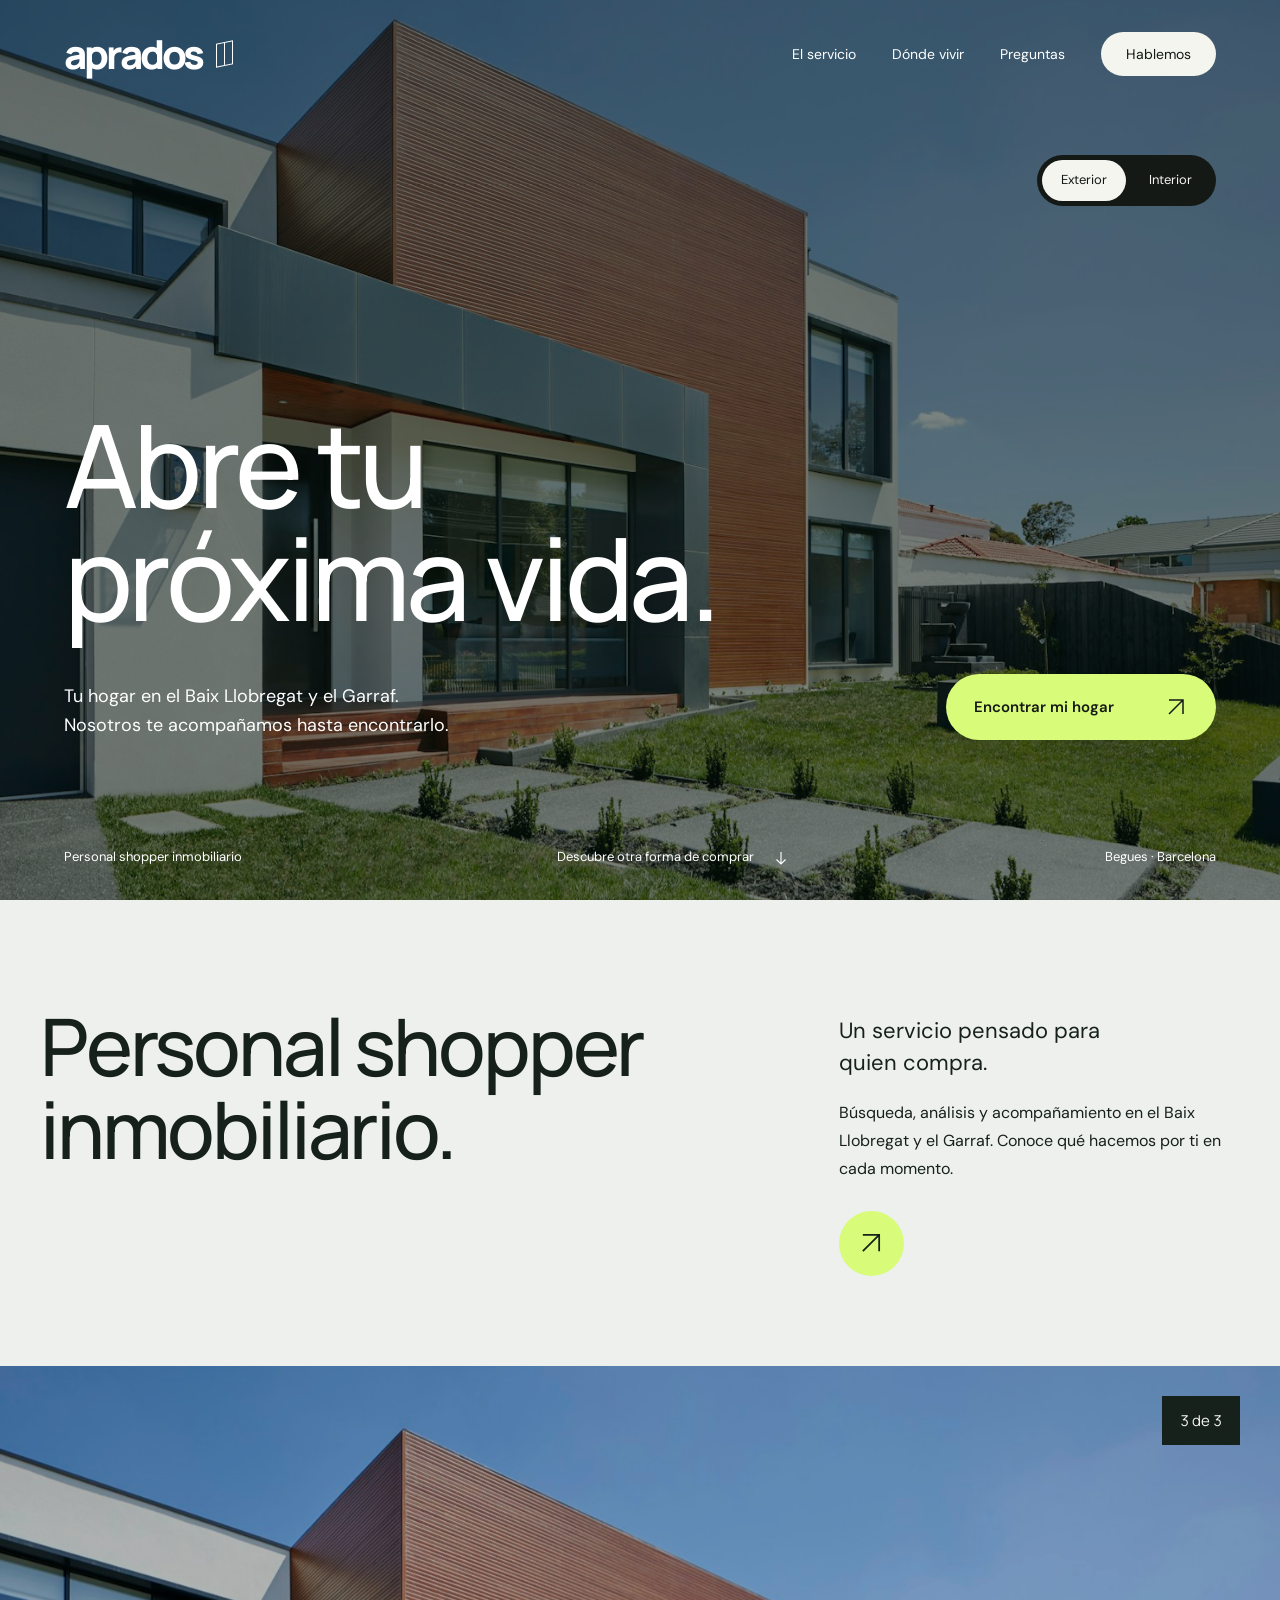
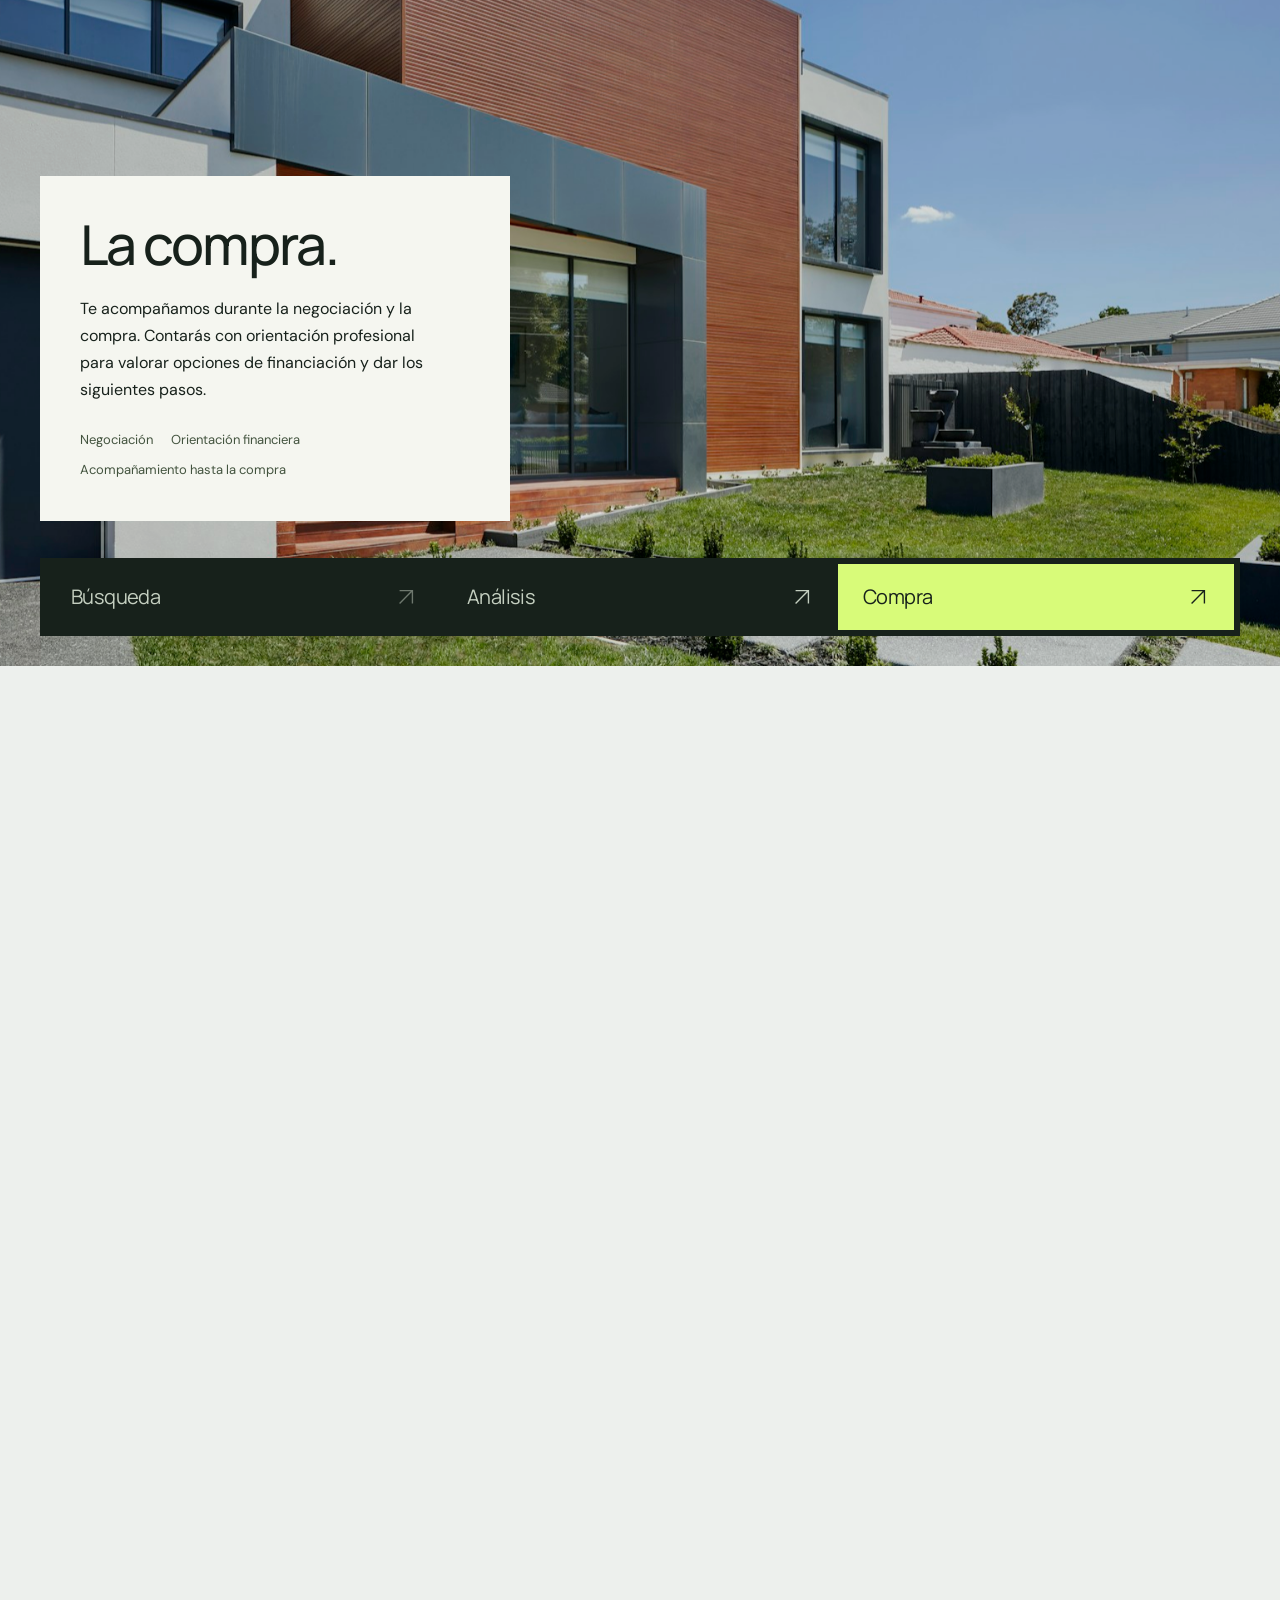
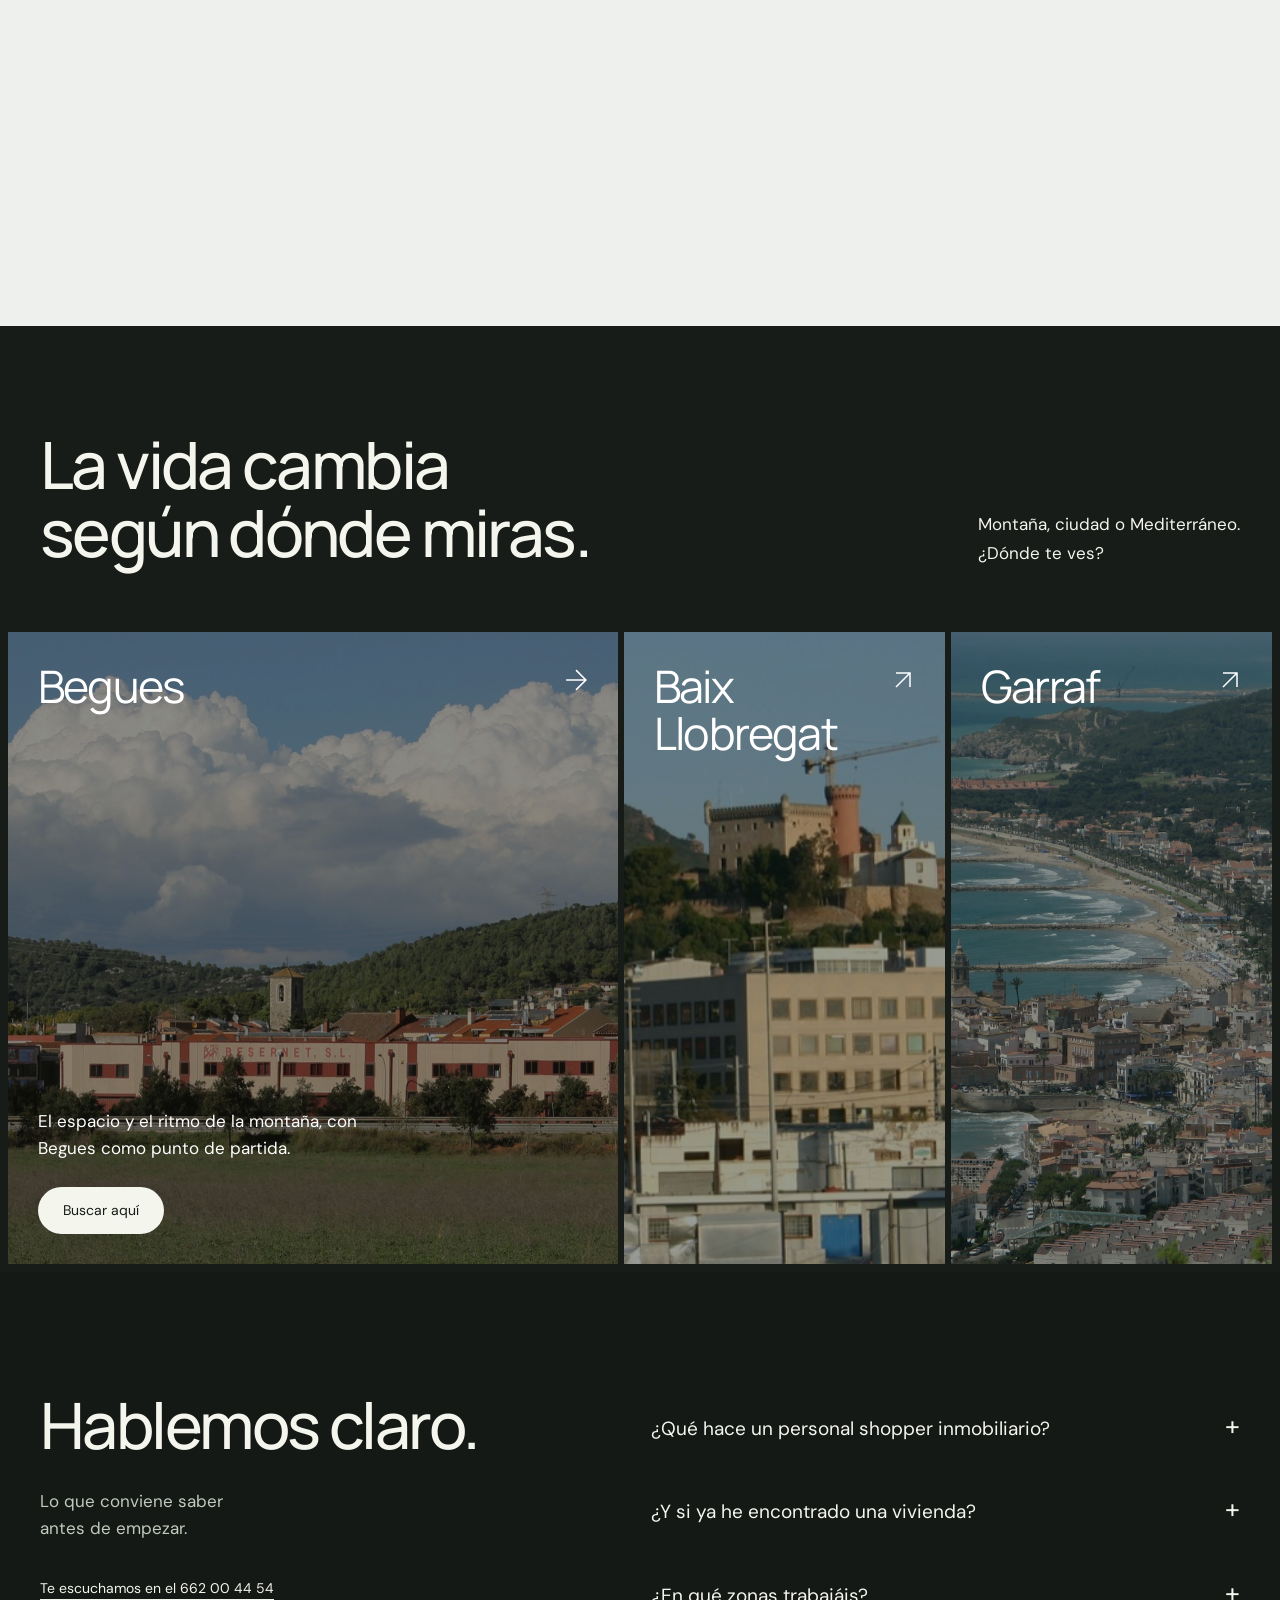
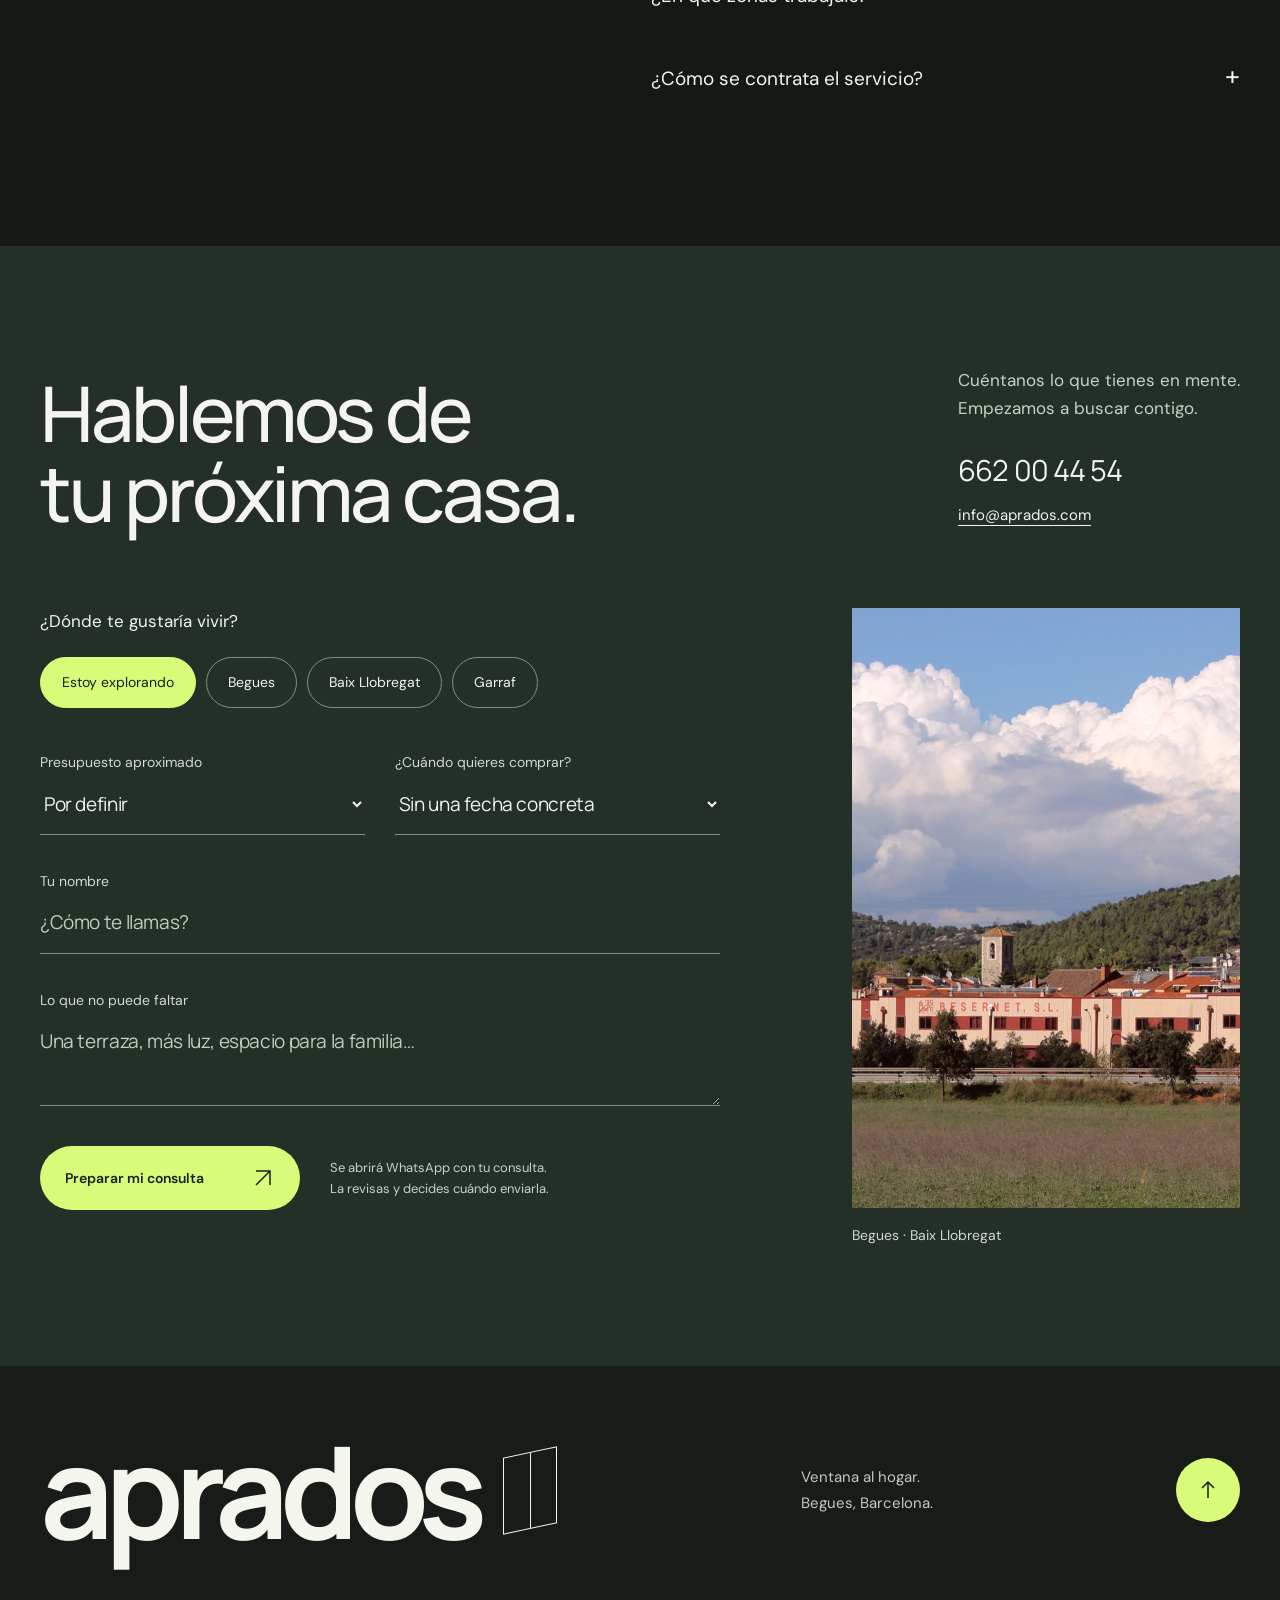
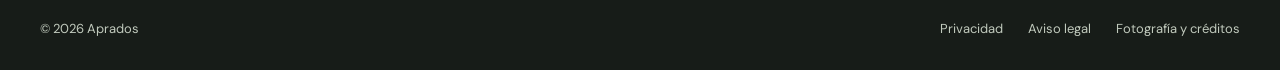
==== commit e34cf082: "web inmobiliaria" ====
--- a/index.html
+++ b/index.html
@@ -1,7 +1,7 @@
 <!doctype html>
 <html lang="es">
 <head>
- <meta charset="UTF-8"/><link rel="stylesheet" href="assets/style.css?v=6"/><meta name="viewport" content="width=device-width, initial-scale=1"/>
+ <meta charset="UTF-8"/><link rel="stylesheet" href="assets/style.css?v=8"/><meta name="viewport" content="width=device-width, initial-scale=1"/>
  <title>Aprados · Encuentra tu lugar en Baix Llobregat y Garraf</title>
  <meta name="description" content="Personal shopper inmobiliario en Baix Llobregat y Garraf. Aprados te acompaña desde la búsqueda de tu vivienda hasta la compra. Cuéntanos qué hogar buscas."/>
  <meta name="theme-color" content="#151916"/>
@@ -49,16 +49,20 @@
    <details><summary>¿En qué zonas trabajáis?<span aria-hidden="true">+</span></summary><p>Trabajamos en el Baix Llobregat y el Garraf, con base en Begues. Cuéntanos dónde quieres vivir para valorar tu búsqueda.</p></details>
    <details><summary>¿Cómo se contrata el servicio?<span aria-hidden="true">+</span></summary><p>Empezamos por conocer tu situación y el alcance del acompañamiento. Los honorarios y las condiciones se concretan contigo antes de contratar.</p></details>
   </div></section>
-  <section id="contacto" class="start-search page-section"><div class="page-grid"><div class="search-title"><h2>Tu búsqueda<br/>empieza aquí.</h2><p>Una conversación para poner tu búsqueda en marcha.</p></div>
-   <form id="buyer-form" class="search-form"><nav class="form-stages" aria-label="Pasos de tu consulta"><button type="button" data-go-step="0" aria-current="step">Tu zona</button><button type="button" data-go-step="1">Tu momento</button><button type="button" data-go-step="2">Hablemos</button></nav>
-    <fieldset class="search-step" data-step="0"><legend>¿Dónde te gustaría vivir?</legend><label class="sr-only" for="buyer-zone">Zona de búsqueda</label><select id="buyer-zone" name="zona"><option value="Estoy explorando">Estoy explorando</option><option>Begues</option><option>Baix Llobregat</option><option>Garraf</option></select><p class="step-help">No hace falta tenerlo decidido. Podemos explorar las opciones contigo.</p></fieldset>
-    <fieldset class="search-step" data-step="1"><legend>Vamos a concretar.</legend><div class="search-fields"><label>Presupuesto aproximado<select name="presupuesto"><option>Por definir</option><option>Hasta 250.000 €</option><option>250.000–400.000 €</option><option>400.000–600.000 €</option><option>Más de 600.000 €</option></select></label><label>¿Cuándo te gustaría comprar?<select name="plazo"><option>Estoy empezando a buscar</option><option>En los próximos 3 meses</option><option>En los próximos 6 meses</option><option>Sin una fecha concreta</option></select></label></div></fieldset>
-    <fieldset class="search-step" data-step="2"><legend>Cuéntanos un poco de ti.</legend><div class="search-fields"><label>Tu nombre<input name="nombre" autocomplete="given-name" placeholder="¿Cómo te llamas?" required maxlength="80"/></label><label>Lo que buscas<textarea name="mensaje" rows="2" maxlength="1500" placeholder="Una terraza, una habitación más, empezar de nuevo…"></textarea></label></div><p class="step-help">Prepararemos tu consulta en WhatsApp. La revisarás antes de enviarla.</p></fieldset>
-    <div class="search-controls"><button type="button" id="form-back" class="back-button" hidden>Volver</button><button type="button" id="form-next" class="button">Continuar <svg viewBox="0 0 24 24" fill="none" aria-hidden="true"><path d="M4 12h15m-6-6 6 6-6 6"/></svg></button><button type="submit" id="form-send" class="button">Preparar mi consulta <svg viewBox="0 0 24 24" fill="none" aria-hidden="true"><path d="M4 12h15m-6-6 6 6-6 6"/></svg></button></div><p class="search-status" role="status" aria-live="polite"></p>
-   </form><div class="direct-contact"><span>¿Prefieres hablar directamente?</span><a href="tel:+34662004454">662 00 44 54</a><a href="mailto:info@aprados.com">info@aprados.com</a></div>
+  <section id="contacto" class="buyer-contact page-section" aria-labelledby="contact-title"><div class="page-grid">
+   <div class="buyer-contact-heading"><h2 id="contact-title">Hablemos de<br/>tu próxima casa.</h2><div><p>Cuéntanos lo que tienes en mente.<br/>Empezamos a buscar contigo.</p><a href="tel:+34662004454">662 00 44 54</a><a href="mailto:info@aprados.com">info@aprados.com</a></div></div>
+   <div class="buyer-contact-layout"><form id="buyer-form" class="buyer-brief">
+    <fieldset class="contact-zones"><legend>¿Dónde te gustaría vivir?</legend><div class="zone-choices"><label><input type="radio" name="zona" value="Estoy explorando" checked/><span>Estoy explorando</span></label><label><input type="radio" name="zona" value="Begues"/><span>Begues</span></label><label><input type="radio" name="zona" value="Baix Llobregat"/><span>Baix Llobregat</span></label><label><input type="radio" name="zona" value="Garraf"/><span>Garraf</span></label></div></fieldset>
+    <div class="brief-fields"><label>Presupuesto aproximado<select name="presupuesto"><option value="Por definir">Por definir</option><option>Hasta 250.000 €</option><option>250.000–400.000 €</option><option>400.000–600.000 €</option><option>Más de 600.000 €</option></select></label><label>¿Cuándo quieres comprar?<select name="plazo"><option>Sin una fecha concreta</option><option>Estoy empezando a buscar</option><option>En los próximos 3 meses</option><option>En los próximos 6 meses</option></select></label></div>
+    <label class="brief-name">Tu nombre<input name="nombre" autocomplete="given-name" placeholder="¿Cómo te llamas?" required maxlength="80"/></label>
+    <label class="brief-message">Lo que no puede faltar<textarea name="mensaje" rows="2" maxlength="1500" placeholder="Una terraza, más luz, espacio para la familia…"></textarea></label>
+    <div class="brief-submit"><button class="button" type="submit">Preparar mi consulta <svg viewBox="0 0 24 24" fill="none" aria-hidden="true"><path d="M5 19 19 5M5 5h14v14"/></svg></button><p>Se abrirá WhatsApp con tu consulta.<br/>La revisas y decides cuándo enviarla.</p></div>
+   </form>
+   <figure class="contact-visual"><div class="contact-visual-frame"><img id="brief-photo" src="images/begues-panorama.jpg" alt="Panorámica de Begues entre las montañas" width="1100" height="1400" loading="lazy"/></div><figcaption id="contact-location" aria-live="polite">Begues · Baix Llobregat</figcaption></figure>
+   </div>
   </div></section>
  </main>
  <footer class="closing"><div class="page-grid closing-top"><a class="closing-brand" href="#contenido">aprados<span class="logo-window" aria-hidden="true"></span></a><p>Ventana al hogar.<br/>Begues, Barcelona.</p><a class="closing-up" href="#contenido" aria-label="Volver al inicio"><svg viewBox="0 0 24 24" fill="none" aria-hidden="true"><path d="M12 20V4m-6 6 6-6 6 6"/></svg></a></div><div class="page-grid closing-bottom"><span>© 2026 Aprados</span><nav aria-label="Información legal"><a href="https://aprados.com/politica-privacidad/" target="_blank" rel="noopener">Privacidad</a><a href="https://aprados.com/aviso-legal" target="_blank" rel="noopener">Aviso legal</a><a href="creditos.html">Fotografía y créditos</a></nav></div></footer>
- <script src="assets/main.js?v=6" defer></script>
+ <script src="assets/main.js?v=8" defer></script>
 </body>
 </html>
--- a/assets/style.css
+++ b/assets/style.css
@@ -32,3 +32,11 @@
 @media(prefers-reduced-motion:reduce){.purchase-media img{transform:none!important}}
 .purchase-enhanced .purchase-caption{top:30px;bottom:auto;right:40px}.purchase-caption>span:first-child{display:none}.purchase-counter{background:#17211b;color:#f3f5ee;padding:12px 18px;font-size:15px}.purchase-enhanced .purchase-film{opacity:.12}@media(max-width:1050px){.purchase-enhanced .purchase-caption{top:28px;right:28px}}@media(max-width:650px){.purchase-enhanced .purchase-caption{display:none}}
 @media(min-width:651px) and (max-width:899px){.purchase-heading{grid-template-columns:1fr;gap:28px}.purchase-heading>div{max-width:none;display:grid;grid-template-columns:1fr 1fr;gap:0 40px;padding:0}.purchase-heading p:first-child{margin:0}.purchase-contact{grid-column:2;margin-top:22px}}
+/* Contact: an open buyer brief with a live photographic summary. */
+.buyer-contact{background:#242f28;color:#f3f5ee}.buyer-contact-heading{display:flex;justify-content:space-between;align-items:end;gap:60px}.buyer-contact-heading h2{font-size:clamp(45px,6vw,88px);letter-spacing:-.04em;line-height:1.04;font-weight:500}.buyer-contact-heading>div{max-width:340px;padding-bottom:6px}.buyer-contact-heading p{font-size:17px;line-height:1.65;color:#c8d3c4;margin-bottom:25px}.buyer-contact-heading a{display:block;width:fit-content;font-size:15px;text-decoration:underline;text-underline-offset:5px;margin-top:10px}.buyer-contact-heading a:first-of-type{font-family:var(--font-display);font-size:29px;letter-spacing:-.03em;text-decoration:none}.buyer-contact-layout{display:grid;grid-template-columns:7fr 4fr;gap:11%;align-items:start;margin-top:75px}.buyer-brief{min-width:0}.contact-zones{border:0;margin:0 0 44px;padding:0;min-width:0}.contact-zones legend{font-size:17px;margin-bottom:22px;padding:0}.zone-choices{display:flex;gap:10px;flex-wrap:wrap}.zone-choices label{position:relative;cursor:pointer}.zone-choices input{position:absolute;width:1px;height:1px;padding:0;margin:0;opacity:0;border:0;overflow:hidden}.zone-choices span{display:block;font-size:14px;line-height:1.35;padding:15px 21px;border:1px solid #7f927b;border-radius:30px;color:#f3f5ee;transition:background .25s,color .25s,border-color .25s}.zone-choices input:checked+span{background:#d8fb79;color:#17211b;border-color:#d8fb79}.zone-choices label:hover span{border-color:#d8fb79}.zone-choices input:focus-visible+span{outline:2px solid #d8fb79;outline-offset:5px}.brief-fields{display:grid;grid-template-columns:1fr 1fr;gap:30px}.buyer-brief label{font-size:14px;line-height:1.5;color:#d1dacc}.buyer-brief input:not([type=radio]),.buyer-brief select,.buyer-brief textarea{display:block;width:100%;border:0;border-bottom:1px solid #7f927b;border-radius:0;background:transparent;color:#f3f5ee;font-family:var(--font-display);font-size:19px;letter-spacing:-.02em;line-height:1.6;padding:15px 0;min-height:62px;margin:0;caret-color:#d8fb79}.buyer-brief select{padding-right:15px;cursor:pointer}.buyer-brief select option{background:#242f28;color:#f3f5ee;font-size:17px}.buyer-brief input::placeholder,.buyer-brief textarea::placeholder{color:#c0ceba;opacity:1;letter-spacing:-.02em}.brief-name{display:block;margin-top:36px}.brief-message{display:block;margin-top:36px}.buyer-brief textarea{resize:vertical;min-height:95px}.brief-submit{display:flex;align-items:center;gap:30px;margin-top:40px}.brief-submit .button{background:#d8fb79;color:#17211b;min-width:260px;width:auto;font-size:14px;gap:25px;margin:0;padding:20px 25px}.brief-submit .button:hover{background:#eaffb0}.brief-submit p{font-size:13px;line-height:1.65;color:#c8d3c4;max-width:225px}.brief-preview{background:#e8eedf;color:#17211b;position:sticky;top:35px;min-width:0}.brief-preview figure{height:200px;overflow:hidden}.brief-preview img{object-position:center;transition:transform .8s var(--ease)}.brief-preview-body{padding:30px}.brief-preview h3{font-size:30px;line-height:1.13;letter-spacing:-.04em}.brief-preview dl{margin:30px 0 0}.brief-preview dl>div{margin-top:20px}.brief-preview dt{font-size:13px;line-height:1.5;color:#45543d;margin-bottom:5px}.brief-preview dd{font-size:19px;font-family:var(--font-display);letter-spacing:-.02em;line-height:1.35;margin:0;overflow-wrap:anywhere}.brief-preview-body>p{font-size:13px;line-height:1.6;color:#45543d;margin-top:28px}.brief-signature{display:flex;align-items:center;gap:12px;font:700 29px/1 var(--font-display);letter-spacing:-.06em;margin-top:30px}.brief-changed figure img{animation:brief-photo-in .7s var(--ease) both}@keyframes brief-photo-in{from{clip-path:inset(0 100% 0 0);transform:scale(1.05)}to{clip-path:inset(0);transform:scale(1)}}
+@media(max-width:1050px){.buyer-contact-layout{grid-template-columns:6fr 4fr;gap:7%}.buyer-contact-heading{gap:40px}.buyer-contact-heading h2{font-size:60px}.buyer-contact-heading>div{max-width:250px}.buyer-contact-heading p{font-size:16px}.brief-fields{grid-template-columns:1fr;gap:28px}.brief-submit{align-items:start;flex-direction:column;gap:18px}.brief-submit p{max-width:300px}.brief-preview-body{padding:25px}.brief-preview h3{font-size:28px}.brief-preview figure{height:180px}.buyer-brief select{font-size:18px}}
+@media(max-width:650px){.buyer-contact-heading{display:block}.buyer-contact-heading h2{font-size:clamp(39px,10.2vw,58px)}.buyer-contact-heading>div{max-width:none;margin-top:28px;padding:0}.buyer-contact-heading p{font-size:16px;margin-bottom:20px}.buyer-contact-heading a:first-of-type{font-size:27px}.buyer-contact-heading a{font-size:14px}.buyer-contact-layout{display:flex;flex-direction:column;gap:40px;margin-top:42px}.buyer-brief{width:100%}.contact-zones{margin-bottom:32px}.contact-zones legend{font-size:16px;margin-bottom:20px}.zone-choices{gap:9px}.zone-choices span{font-size:13px;padding:13px 17px}.brief-fields{grid-template-columns:1fr;gap:28px}.buyer-brief label{font-size:13px}.buyer-brief input:not([type=radio]),.buyer-brief select,.buyer-brief textarea{font-size:18px;min-height:60px;padding-block:14px}.brief-name,.brief-message{margin-top:28px}.buyer-brief textarea{min-height:100px}.brief-submit{margin-top:30px;gap:18px}.brief-submit .button{width:100%;min-width:0;justify-content:space-between;padding:19px 24px}.brief-submit p{font-size:13px;max-width:30ch}.brief-preview{position:static;width:100%;display:grid;grid-template-columns:1fr}.brief-preview figure{height:190px}.brief-preview-body{padding:25px}.brief-preview h3{font-size:29px}.brief-preview h3 br{display:none}.brief-preview dl{margin-top:25px;display:grid;grid-template-columns:1fr 1fr;gap:20px}.brief-preview dl>div{margin:0}.brief-preview dl>div:last-child{grid-column:1/-1}.brief-preview dd{font-size:18px}.brief-preview-body>p{margin-top:25px}.brief-signature{font-size:26px;margin-top:25px}}
+@media(min-width:651px) and (max-width:899px){.buyer-contact-heading{display:block}.buyer-contact-heading>div{display:grid;grid-template-columns:1fr 1fr;gap:0 45px;max-width:none;margin-top:32px}.buyer-contact-heading p{grid-row:1/3;margin:0}.buyer-contact-heading a{grid-column:2}}
+@media(max-width:650px){.buyer-contact-heading h2{font-size:clamp(32px,10.2vw,58px)}}
+/* Borderless local photography replaces the summary card. */
+.contact-visual{position:sticky;top:35px;margin:0;min-width:0;background:none;color:#d1dacc}.contact-visual-frame{height:600px;overflow:hidden}.contact-visual img{object-position:53% center}.contact-visual figcaption{font-size:14px;line-height:1.6;margin-top:16px;color:#d1dacc}.contact-visual.visual-changed img{animation:brief-photo-in .8s var(--ease) both}@media(max-width:1050px){.contact-visual-frame{height:640px}.contact-visual img{object-position:50% center}.contact-visual figcaption{font-size:13px}}@media(max-width:650px){.contact-visual{position:static;width:100%;margin-top:0}.contact-visual-frame{height:auto;aspect-ratio:1.25}.contact-visual img{object-position:center}.contact-visual figcaption{font-size:13px;margin-top:12px}}
